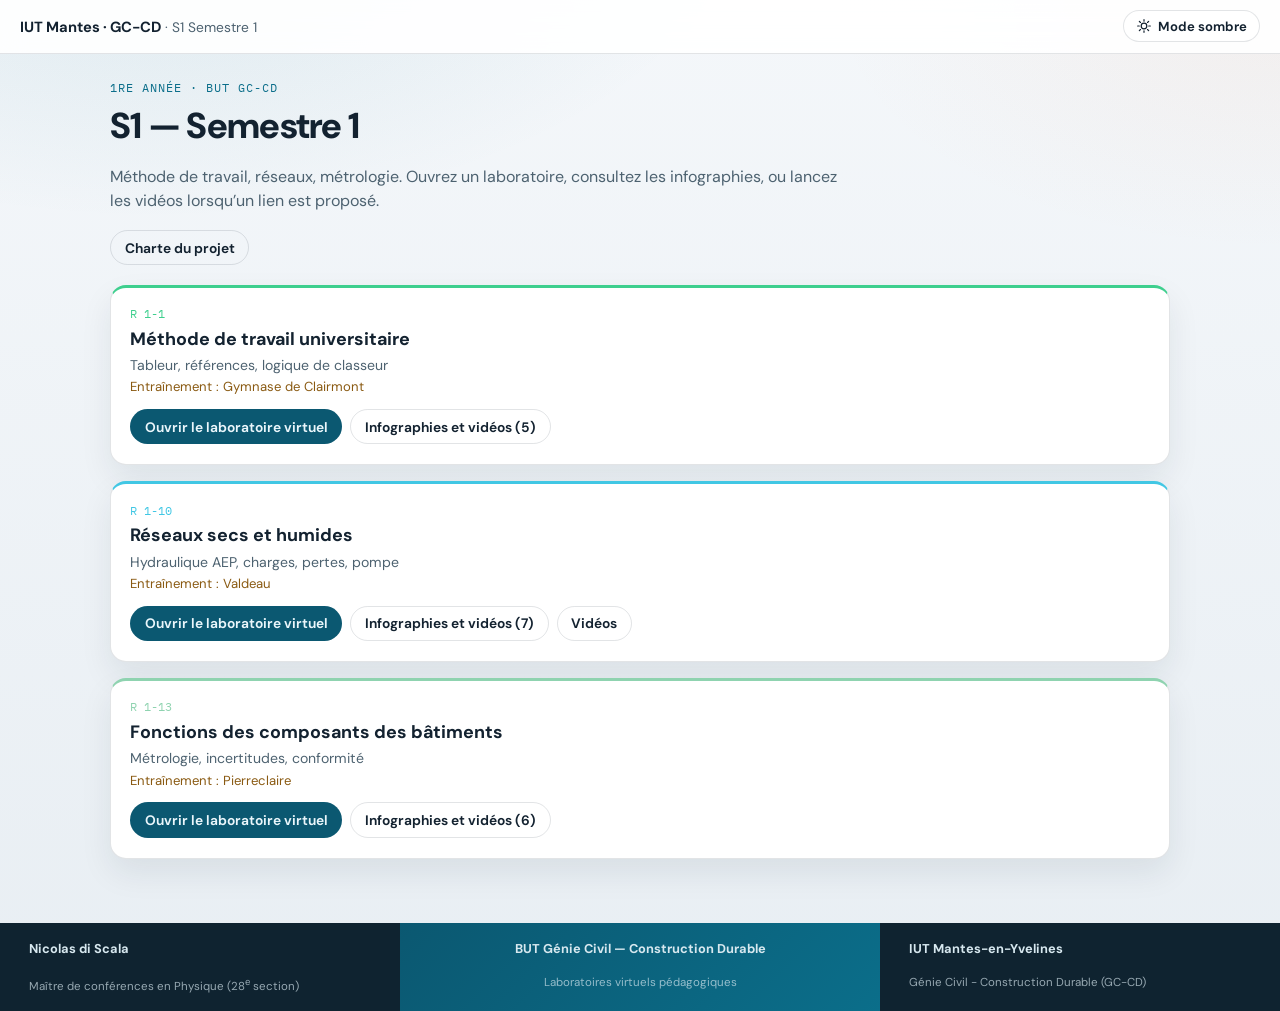
==== s1/index.html @ 39e520a0 "Restructure the student site by semester, with charter page, theme toggle, and file://-safe links. C" ====
<!DOCTYPE html>
<html lang="fr" data-theme="dark">
<head>
<meta charset="UTF-8" />
<meta name="viewport" content="width=device-width, initial-scale=1" />
<meta name="color-scheme" content="dark light" />
<meta name="theme-color" content="#07131d" />
<title>S1 Semestre 1 — Laboratoires virtuels · IUT Mantes</title>
<link rel="preconnect" href="https://fonts.googleapis.com" />
<link rel="preconnect" href="https://fonts.gstatic.com" crossorigin />
<link href="https://fonts.googleapis.com/css2?family=DM+Sans:ital,opsz,wght@0,9..40,400;0,9..40,650;0,9..40,800;1,9..40,400&family=IBM+Plex+Mono:wght@500;650&display=swap" rel="stylesheet" />
<link rel="stylesheet" href="../assets/site.css" />
<script>(function(){try{var t=localStorage.getItem("iut_mantes_theme");if(t==="light"||t==="dark")document.documentElement.dataset.theme=t;else if(matchMedia("(prefers-color-scheme: light)").matches)document.documentElement.dataset.theme="light";}catch(e){}})();</script>
</head>
<body>
<a class="skip" href="#contenu">Aller au contenu</a>
<header class="topbar">
  <div>
    <a class="home" href="../index.html">IUT Mantes · GC-CD</a>
    <span class="crumb"> · S1 Semestre 1</span>
  </div>
  <button type="button" class="theme-toggle" data-theme-toggle aria-pressed="false" aria-label="Activer le mode clair">
    <svg viewBox="0 0 24 24" fill="none" stroke="currentColor" stroke-width="1.8" stroke-linecap="round" aria-hidden="true"><circle cx="12" cy="12" r="4.2"/><path d="M12 2.5v2.4M12 19.1v2.4M2.5 12h2.4M19.1 12h2.4M5 5l1.7 1.7M17.3 17.3 19 19M19 5l-1.7 1.7M6.7 17.3 5 19"/></svg>
    <span data-theme-label>Mode clair</span>
  </button>
</header>

<main class="wrap" id="contenu">
  <p class="eyebrow">1re année · BUT GC-CD</p>
  <h1>S1 — Semestre 1</h1>
  <p class="lede">Méthode de travail, réseaux, métrologie. Ouvrez un laboratoire, consultez les infographies, ou lancez les vidéos lorsqu’un lien est proposé.</p>
  <p><a class="btn ghost" href="../charte.html">Charte du projet</a></p>
  <section class="labs stack" aria-label="Ressources du semestre">
        <article class="lab-card" data-lab="r1-1" style="--accent:#3ecf8e">
          <p class="code">R 1-1</p>
          <h2>Méthode de travail universitaire</h2>
          <p class="sub">Tableur, références, logique de classeur</p>
          <p class="mission">Entraînement : Gymnase de Clairmont</p>
          <div class="actions">
            <a class="btn primary" href="../labs/r1-1/index.html">Ouvrir le laboratoire virtuel</a>
            <button type="button" class="btn ghost" data-toggle-gallery="r1-1" aria-expanded="false" aria-controls="g-r1-1">Infographies et vidéos (5)</button>
            
          </div>
          
          <section class="gallery" id="g-r1-1" hidden>
            <p class="hint">Cliquez une image pour l’ouvrir en grand.</p>
            <div class="grid-figs">
            <figure class="fig" data-key="r1-1/1-automatisation-du-suivi-de-chantier.png">
              <a href="../infographies/r1-1/1-automatisation-du-suivi-de-chantier.png" target="_blank" rel="noopener">
                <img src="../infographies/r1-1/1-automatisation-du-suivi-de-chantier.png" alt="Automatisation du suivi de chantier" loading="lazy" />
              </a>
              <figcaption>
                <strong>Automatisation du suivi de chantier</strong>
                <span class="yt" hidden></span>
              </figcaption>
            </figure>
            <figure class="fig" data-key="r1-1/2-budget-de-chantier-avec-somme-si.png">
              <a href="../infographies/r1-1/2-budget-de-chantier-avec-somme-si.png" target="_blank" rel="noopener">
                <img src="../infographies/r1-1/2-budget-de-chantier-avec-somme-si.png" alt="Budget de chantier avec SOMME.SI" loading="lazy" />
              </a>
              <figcaption>
                <strong>Budget de chantier avec SOMME.SI</strong>
                <span class="yt" hidden></span>
              </figcaption>
            </figure>
            <figure class="fig" data-key="r1-1/3-guide-du-pilotage-par-tcd.png">
              <a href="../infographies/r1-1/3-guide-du-pilotage-par-tcd.png" target="_blank" rel="noopener">
                <img src="../infographies/r1-1/3-guide-du-pilotage-par-tcd.png" alt="Guide du pilotage par TCD" loading="lazy" />
              </a>
              <figcaption>
                <strong>Guide du pilotage par TCD</strong>
                <span class="yt" hidden></span>
              </figcaption>
            </figure>
            <figure class="fig" data-key="r1-1/4-concevoir-un-tableau-de-bord.png">
              <a href="../infographies/r1-1/4-concevoir-un-tableau-de-bord.png" target="_blank" rel="noopener">
                <img src="../infographies/r1-1/4-concevoir-un-tableau-de-bord.png" alt="Concevoir un tableau de bord" loading="lazy" />
              </a>
              <figcaption>
                <strong>Concevoir un tableau de bord</strong>
                <span class="yt" hidden></span>
              </figcaption>
            </figure>
            <figure class="fig" data-key="r1-1/5-les-fondamentaux-d-un-tableur-professionnel.png">
              <a href="../infographies/r1-1/5-les-fondamentaux-d-un-tableur-professionnel.png" target="_blank" rel="noopener">
                <img src="../infographies/r1-1/5-les-fondamentaux-d-un-tableur-professionnel.png" alt="Les fondamentaux d un tableur professionnel" loading="lazy" />
              </a>
              <figcaption>
                <strong>Les fondamentaux d un tableur professionnel</strong>
                <span class="yt" hidden></span>
              </figcaption>
            </figure></div>
          </section>
        </article>
        <article class="lab-card" data-lab="r1-10" style="--accent:#41c7e4">
          <p class="code">R 1-10</p>
          <h2>Réseaux secs et humides</h2>
          <p class="sub">Hydraulique AEP, charges, pertes, pompe</p>
          <p class="mission">Entraînement : Valdeau</p>
          <div class="actions">
            <a class="btn primary" href="../labs/r1-10/index.html">Ouvrir le laboratoire virtuel</a>
            <button type="button" class="btn ghost" data-toggle-gallery="r1-10" aria-expanded="false" aria-controls="g-r1-10">Infographies et vidéos (7)</button>
            <a class="btn ghost" href="https://www.youtube.com/playlist?list=PLOtp-9v_CG9E" target="_blank" rel="noopener">Vidéos</a>
          </div>
          
          <section class="gallery" id="g-r1-10" hidden>
            <p class="hint">Cliquez une image pour l’ouvrir en grand.</p>
            <div class="grid-figs">
            <figure class="fig" data-key="r1-10/1-les-fondamentaux-de-l-aep.png">
              <a href="../infographies/r1-10/1-les-fondamentaux-de-l-aep.png" target="_blank" rel="noopener">
                <img src="../infographies/r1-10/1-les-fondamentaux-de-l-aep.png" alt="Les fondamentaux de l AEP" loading="lazy" />
              </a>
              <figcaption>
                <strong>Les fondamentaux de l AEP</strong>
                <span class="yt" hidden></span>
              </figcaption>
            </figure>
            <figure class="fig" data-key="r1-10/2-masse-volumique-versus-viscosite.png">
              <a href="../infographies/r1-10/2-masse-volumique-versus-viscosite.png" target="_blank" rel="noopener">
                <img src="../infographies/r1-10/2-masse-volumique-versus-viscosite.png" alt="Masse Volumique versus Viscosité" loading="lazy" />
              </a>
              <figcaption>
                <strong>Masse Volumique versus Viscosité</strong>
                <span class="yt" hidden></span>
              </figcaption>
            </figure>
            <figure class="fig" data-key="r1-10/3-comprendre-la-pression-hydrostatique.png">
              <a href="../infographies/r1-10/3-comprendre-la-pression-hydrostatique.png" target="_blank" rel="noopener">
                <img src="../infographies/r1-10/3-comprendre-la-pression-hydrostatique.png" alt="Comprendre la Pression Hydrostatique" loading="lazy" />
              </a>
              <figcaption>
                <strong>Comprendre la Pression Hydrostatique</strong>
                <span class="yt" hidden></span>
              </figcaption>
            </figure>
            <figure class="fig" data-key="r1-10/4-comprendre-la-charge-hydraulique-bernoulli.png">
              <a href="../infographies/r1-10/4-comprendre-la-charge-hydraulique-bernoulli.png" target="_blank" rel="noopener">
                <img src="../infographies/r1-10/4-comprendre-la-charge-hydraulique-bernoulli.png" alt="Comprendre la charge hydraulique Bernoulli" loading="lazy" />
              </a>
              <figcaption>
                <strong>Comprendre la charge hydraulique Bernoulli</strong>
                <span class="yt" hidden></span>
              </figcaption>
            </figure>
            <figure class="fig" data-key="r1-10/5-les-pertes-de-charge-lineaires.png">
              <a href="../infographies/r1-10/5-les-pertes-de-charge-lineaires.png" target="_blank" rel="noopener">
                <img src="../infographies/r1-10/5-les-pertes-de-charge-lineaires.png" alt="Les pertes de charge linéaires" loading="lazy" />
              </a>
              <figcaption>
                <strong>Les pertes de charge linéaires</strong>
                <span class="yt" hidden></span>
              </figcaption>
            </figure>
            <figure class="fig" data-key="r1-10/6-pertes-de-charge-en-aep.png">
              <a href="../infographies/r1-10/6-pertes-de-charge-en-aep.png" target="_blank" rel="noopener">
                <img src="../infographies/r1-10/6-pertes-de-charge-en-aep.png" alt="Pertes de charge en AEP" loading="lazy" />
              </a>
              <figcaption>
                <strong>Pertes de charge en AEP</strong>
                <span class="yt" hidden></span>
              </figcaption>
            </figure>
            <figure class="fig" data-key="r1-10/7-guide-de-selection-de-pompe.png">
              <a href="../infographies/r1-10/7-guide-de-selection-de-pompe.png" target="_blank" rel="noopener">
                <img src="../infographies/r1-10/7-guide-de-selection-de-pompe.png" alt="Guide de sélection de pompe" loading="lazy" />
              </a>
              <figcaption>
                <strong>Guide de sélection de pompe</strong>
                <span class="yt" hidden></span>
              </figcaption>
            </figure></div>
          </section>
        </article>
        <article class="lab-card" data-lab="r1-13" style="--accent:#8fd3b0">
          <p class="code">R 1-13</p>
          <h2>Fonctions des composants des bâtiments</h2>
          <p class="sub">Métrologie, incertitudes, conformité</p>
          <p class="mission">Entraînement : Pierreclaire</p>
          <div class="actions">
            <a class="btn primary" href="../labs/r1-13/index.html">Ouvrir le laboratoire virtuel</a>
            <button type="button" class="btn ghost" data-toggle-gallery="r1-13" aria-expanded="false" aria-controls="g-r1-13">Infographies et vidéos (6)</button>
            
          </div>
          
          <section class="gallery" id="g-r1-13" hidden>
            <p class="hint">Cliquez une image pour l’ouvrir en grand.</p>
            <div class="grid-figs">
            <figure class="fig" data-key="r1-13/1-comprendre-les-incertitudes-de-mesure.png">
              <a href="../infographies/r1-13/1-comprendre-les-incertitudes-de-mesure.png" target="_blank" rel="noopener">
                <img src="../infographies/r1-13/1-comprendre-les-incertitudes-de-mesure.png" alt="Comprendre les incertitudes de mesure" loading="lazy" />
              </a>
              <figcaption>
                <strong>Comprendre les incertitudes de mesure</strong>
                <span class="yt" hidden></span>
              </figcaption>
            </figure>
            <figure class="fig" data-key="r1-13/2-la-propagation-des-incertitudes.png">
              <a href="../infographies/r1-13/2-la-propagation-des-incertitudes.png" target="_blank" rel="noopener">
                <img src="../infographies/r1-13/2-la-propagation-des-incertitudes.png" alt="La propagation des incertitudes" loading="lazy" />
              </a>
              <figcaption>
                <strong>La propagation des incertitudes</strong>
                <span class="yt" hidden></span>
              </figcaption>
            </figure>
            <figure class="fig" data-key="r1-13/3-incertitude-et-conformite-decisionnelle.png">
              <a href="../infographies/r1-13/3-incertitude-et-conformite-decisionnelle.png" target="_blank" rel="noopener">
                <img src="../infographies/r1-13/3-incertitude-et-conformite-decisionnelle.png" alt="Incertitude et conformité décisionnelle" loading="lazy" />
              </a>
              <figcaption>
                <strong>Incertitude et conformité décisionnelle</strong>
                <span class="yt" hidden></span>
              </figcaption>
            </figure>
            <figure class="fig" data-key="r1-13/4-guide-de-conformite-des-lots.png">
              <a href="../infographies/r1-13/4-guide-de-conformite-des-lots.png" target="_blank" rel="noopener">
                <img src="../infographies/r1-13/4-guide-de-conformite-des-lots.png" alt="Guide de conformité des lots" loading="lazy" />
              </a>
              <figcaption>
                <strong>Guide de conformité des lots</strong>
                <span class="yt" hidden></span>
              </figcaption>
            </figure>
            <figure class="fig" data-key="r1-13/5-le-budget-d-incertitudes-en-btp.png">
              <a href="../infographies/r1-13/5-le-budget-d-incertitudes-en-btp.png" target="_blank" rel="noopener">
                <img src="../infographies/r1-13/5-le-budget-d-incertitudes-en-btp.png" alt="Le Budget d Incertitudes en BTP" loading="lazy" />
              </a>
              <figcaption>
                <strong>Le Budget d Incertitudes en BTP</strong>
                <span class="yt" hidden></span>
              </figcaption>
            </figure>
            <figure class="fig" data-key="r1-13/6-l-art-de-la-restitution.png">
              <a href="../infographies/r1-13/6-l-art-de-la-restitution.png" target="_blank" rel="noopener">
                <img src="../infographies/r1-13/6-l-art-de-la-restitution.png" alt="L Art de la Restitution" loading="lazy" />
              </a>
              <figcaption>
                <strong>L Art de la Restitution</strong>
                <span class="yt" hidden></span>
              </figcaption>
            </figure></div>
          </section>
        </article></section>
</main>

<footer class="credit" aria-label="Crédit">
  <div>
    <div class="who">Nicolas di Scala</div>
    <div class="role">Maître de conférences en Physique (28<sup>e</sup> section)</div>
  </div>
  <div class="mid">
    <div class="who">BUT Génie Civil — Construction Durable</div>
    <div class="role">Laboratoires virtuels pédagogiques</div>
  </div>
  <div>
    <div class="who">IUT Mantes-en-Yvelines</div>
    <div class="role">Génie Civil - Construction Durable (GC-CD)</div>
  </div>
</footer>
<script src="../assets/theme.js"></script>

<script src="../videos.js"></script>
<script src="../assets/hub.js"></script>
</body>
</html>
---- assets/site.css ----
:root {
  --radius: 16px;
  --sans: "DM Sans", "Segoe UI", sans-serif;
  --mono: "IBM Plex Mono", Consolas, monospace;
  color-scheme: dark;
}
html[data-theme="dark"] {
  --bg0: #07131d;
  --bg1: #0b1c2a;
  --ink: #e9f4f9;
  --muted: #9cb3c0;
  --steel: #a9bcc8;
  --panel: #0f2330;
  --brd: rgba(127, 190, 214, 0.16);
  --water: #41c7e4;
  --water-deep: #0b6e8a;
  --gold: #c9922a;
  --glow1: rgba(11, 110, 138, 0.28);
  --glow2: rgba(217, 122, 69, 0.1);
  --shadow: 0 18px 40px rgba(2, 10, 16, 0.5);
  --topbar: rgba(8, 22, 31, 0.92);
  --credit: rgba(8, 22, 31, 0.96);
  --credit-ink: #d7e8ef;
  --note-bg: rgba(224, 138, 90, 0.08);
  --note-brd: rgba(224, 138, 90, 0.35);
  color-scheme: dark;
}
html[data-theme="light"] {
  --bg0: #f4f7fa;
  --bg1: #e8eef3;
  --ink: #132230;
  --muted: #4d6270;
  --steel: #3d5361;
  --panel: #ffffff;
  --brd: rgba(19, 34, 48, 0.12);
  --water: #0b6e8a;
  --water-deep: #0b5871;
  --gold: #8a5a12;
  --glow1: rgba(11, 110, 138, 0.12);
  --glow2: rgba(224, 138, 90, 0.08);
  --shadow: 0 14px 32px rgba(19, 34, 48, 0.08);
  --topbar: rgba(255, 255, 255, 0.92);
  --credit: #0f2330;
  --credit-ink: #d7e8ef;
  --note-bg: rgba(224, 138, 90, 0.1);
  --note-brd: rgba(180, 96, 40, 0.35);
  color-scheme: light;
}
* { box-sizing: border-box; }
html { scroll-behavior: smooth; }
body {
  margin: 0;
  font-family: var(--sans);
  color: var(--ink);
  background:
    radial-gradient(1100px 620px at 12% -12%, var(--glow1), transparent 55%),
    radial-gradient(900px 500px at 100% 0%, var(--glow2), transparent 50%),
    linear-gradient(180deg, var(--bg0), var(--bg1));
  min-height: 100vh;
}
a { color: var(--water); }
:focus-visible { outline: 2px solid var(--water); outline-offset: 3px; }
.skip {
  position: absolute;
  left: 0.8rem;
  top: -4rem;
  background: var(--water-deep);
  color: #eaf6fb;
  padding: 0.5rem 0.8rem;
  border-radius: 8px;
  z-index: 40;
}
.skip:focus { top: 0.8rem; }
.topbar {
  position: sticky;
  top: 0;
  z-index: 20;
  display: flex;
  align-items: center;
  justify-content: space-between;
  gap: 0.8rem;
  padding: 0.65rem 1.25rem;
  background: var(--topbar);
  border-bottom: 1px solid var(--brd);
  backdrop-filter: blur(12px);
}
.topbar a.home {
  color: var(--ink);
  text-decoration: none;
  font-weight: 700;
  font-size: 0.92rem;
}
.topbar .crumb {
  color: var(--muted);
  font-size: 0.86rem;
}
.theme-toggle {
  display: inline-flex;
  align-items: center;
  gap: 0.4rem;
  border: 1px solid var(--brd);
  background: var(--panel);
  color: var(--ink);
  font: inherit;
  font-weight: 650;
  font-size: 0.82rem;
  padding: 0.4rem 0.75rem;
  border-radius: 999px;
  cursor: pointer;
}
.theme-toggle svg { width: 16px; height: 16px; flex: none; }
.wrap { max-width: 1100px; margin: 0 auto; padding: 1.6rem 1.25rem 4rem; }
.eyebrow {
  font-family: var(--mono);
  font-size: 0.78rem;
  letter-spacing: 0.08em;
  text-transform: uppercase;
  color: var(--water);
  margin: 0 0 0.4rem;
}
h1 { margin: 0; font-size: clamp(1.6rem, 3vw, 2.25rem); font-weight: 800; letter-spacing: -0.02em; }
.lede { max-width: 46rem; color: var(--muted); line-height: 1.55; }
.note {
  margin: 1.1rem 0 0;
  padding: 0.75rem 1rem;
  border-radius: 12px;
  background: var(--note-bg);
  border: 1px dashed var(--note-brd);
  color: var(--steel);
  font-size: 0.9rem;
  line-height: 1.5;
}
.semesters {
  display: grid;
  grid-template-columns: repeat(auto-fill, minmax(230px, 1fr));
  gap: 1rem;
  margin-top: 1.6rem;
}
.sem-card {
  display: flex;
  flex-direction: column;
  background: var(--panel);
  border: 1px solid var(--brd);
  border-radius: var(--radius);
  padding: 1.15rem 1.2rem 1.2rem;
  box-shadow: var(--shadow);
  border-top: 3px solid var(--accent, var(--water));
  text-decoration: none;
  color: inherit;
  min-height: 11.5rem;
}
.sem-card:hover { border-color: var(--accent, var(--water)); }
.sem-card .code { font-family: var(--mono); font-size: 0.75rem; color: var(--accent, var(--water)); margin: 0 0 0.35rem; }
.sem-card h2 { margin: 0; font-size: 1.2rem; color: var(--ink); }
.sem-card .sub { color: var(--muted); font-size: 0.88rem; line-height: 1.4; margin: 0.35rem 0 0.7rem; flex: 1; }
.sem-card .mods { font-size: 0.8rem; color: var(--steel); margin: 0 0 0.85rem; }
.sem-card .go { font-weight: 650; color: var(--water); font-size: 0.88rem; }
.labs {
  display: grid;
  grid-template-columns: repeat(auto-fill, minmax(280px, 1fr));
  gap: 1rem;
  margin-top: 1.2rem;
}
.labs.stack { grid-template-columns: 1fr; }
.lab-card {
  background: var(--panel);
  border: 1px solid var(--brd);
  border-radius: var(--radius);
  padding: 1.15rem 1.2rem 1.25rem;
  box-shadow: var(--shadow);
  border-top: 3px solid var(--accent, var(--water));
}
.lab-card .code { font-family: var(--mono); font-size: 0.75rem; color: var(--accent, var(--water)); margin: 0 0 0.35rem; }
.lab-card h2 { margin: 0; font-size: 1.12rem; }
.lab-card .sub { color: var(--muted); font-size: 0.88rem; line-height: 1.4; margin: 0.35rem 0 0.15rem; }
.lab-card .mission { font-size: 0.82rem; color: var(--gold); margin: 0 0 0.85rem; }
.actions { display: flex; flex-wrap: wrap; gap: 0.5rem; }
.btn {
  display: inline-flex;
  align-items: center;
  justify-content: center;
  text-decoration: none;
  font-weight: 650;
  font-size: 0.86rem;
  padding: 0.48rem 0.85rem;
  border-radius: 999px;
}
.btn.primary { background: var(--water-deep); color: #eaf6fb; border: 1px solid transparent; }
.btn.ghost { border: 1px solid var(--brd); color: var(--ink); background: transparent; }
button.btn {
  font-family: inherit;
  cursor: pointer;
  appearance: none;
}
.btn.ghost[aria-expanded="true"] {
  background: var(--water-deep);
  color: #eaf6fb;
  border-color: transparent;
}
.lab-card .gallery {
  margin-top: 1rem;
  padding-top: 0.9rem;
  border-top: 1px solid var(--brd);
}
.lab-card .gallery[hidden] { display: none; }
.charte {
  margin-top: 2.4rem;
  background: var(--panel);
  border: 1px solid var(--brd);
  border-radius: var(--radius);
  overflow: hidden;
  box-shadow: var(--shadow);
}
.charte .txt { padding: 1.1rem 1.2rem 0.4rem; }
.charte h2 { margin: 0 0 0.35rem; font-size: 1.15rem; }
.charte p { margin: 0 0 0.8rem; color: var(--muted); font-size: 0.92rem; line-height: 1.45; }
.charte a.preview { display: block; }
.charte img { display: block; width: 100%; height: auto; max-height: 280px; object-fit: cover; object-position: top; background: #0a1a27; }
.galleries { margin-top: 2.4rem; }
.gallery { margin-top: 2rem; }
.gallery h2 { font-size: 1.2rem; display: flex; gap: 0.6rem; align-items: baseline; flex-wrap: wrap; }
.gallery h2 .code { font-family: var(--mono); font-size: 0.8rem; color: var(--water); }
.hint { color: var(--muted); font-size: 0.88rem; }
.grid-figs { display: grid; grid-template-columns: repeat(auto-fill, minmax(240px, 1fr)); gap: 0.9rem; }
.fig { margin: 0; background: var(--panel); border: 1px solid var(--brd); border-radius: 14px; overflow: hidden; }
.fig img { display: block; width: 100%; height: 160px; object-fit: cover; background: #0a1a27; }
.fig figcaption { padding: 0.65rem 0.8rem 0.8rem; font-size: 0.84rem; line-height: 1.4; color: var(--steel); }
.fig figcaption strong { display: block; color: var(--ink); font-size: 0.9rem; margin-bottom: 0.25rem; }
.yt a { font-size: 0.82rem; }
.charte-page img { width: 100%; height: auto; border-radius: 12px; border: 1px solid var(--brd); background: var(--panel); }
footer.credit {
  display: grid;
  grid-template-columns: 1fr 1.2fr 1fr;
  background: var(--credit);
  color: var(--credit-ink);
  font-size: 0.8rem;
}
footer.credit div { padding: 0.55rem 0.9rem; }
footer.credit .mid { text-align: center; background: linear-gradient(135deg, #0b5871, #0b6e8a); }
footer.credit .who { font-weight: 700; }
footer.credit .role { color: rgba(215, 232, 239, 0.68); font-size: 0.72rem; }
@media (max-width: 700px) {
  footer.credit { grid-template-columns: 1fr; }
  .fig img { height: 200px; }
  .charte img { max-height: 200px; }
}
@media (prefers-reduced-motion: reduce) {
  html { scroll-behavior: auto; }
}
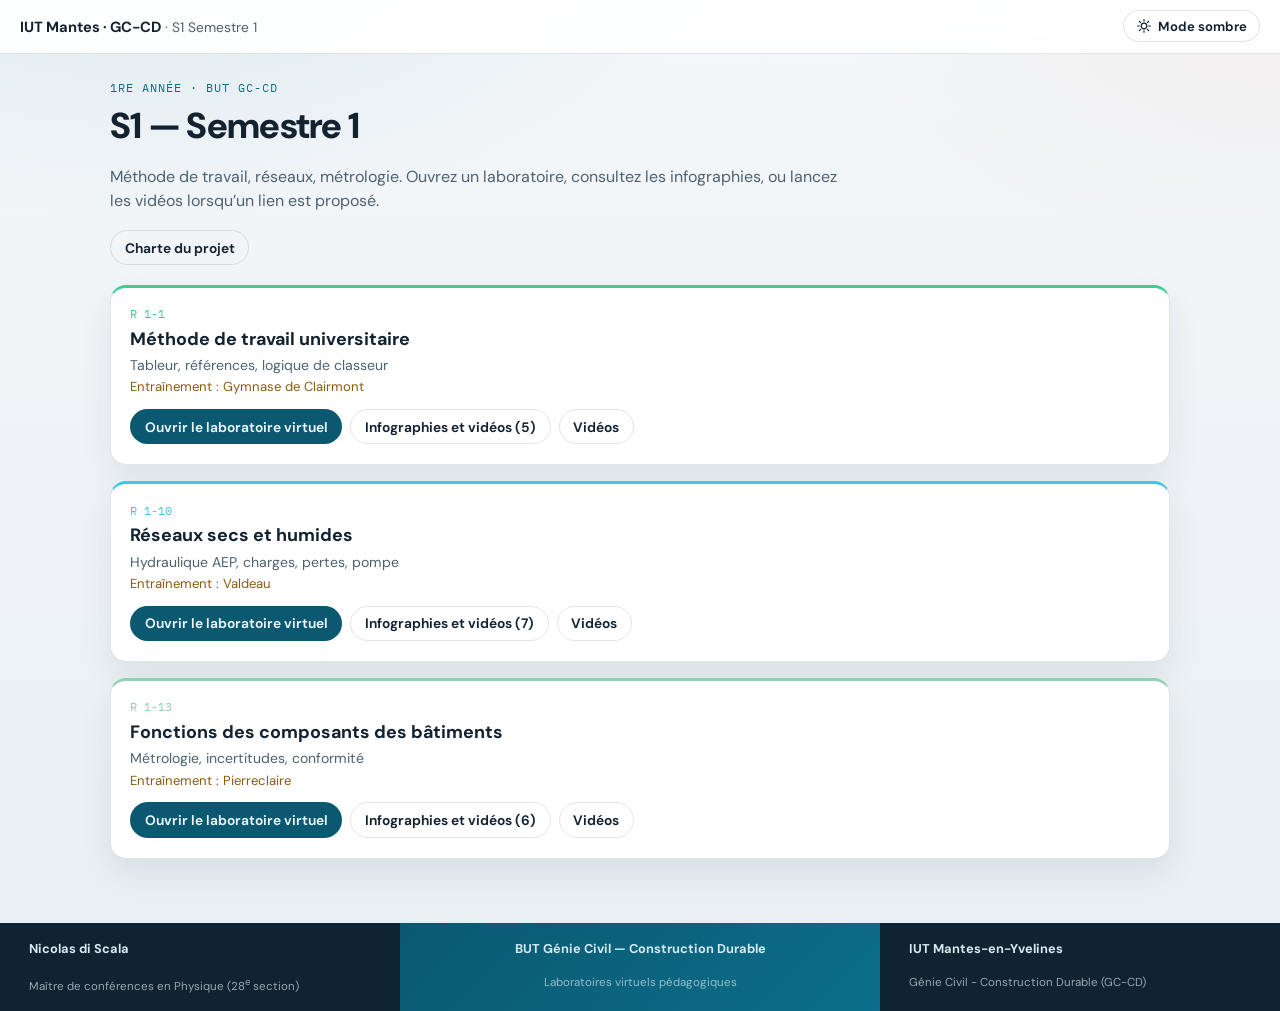
==== commit 39360387: "Link new YouTube playlists for R 1-1, R 1-13, and the rest of R 1-10. Co-authored-by: Cursor <cursor" ====
--- a/s1/index.html
+++ b/s1/index.html
@@ -39,7 +39,7 @@
           <div class="actions">
             <a class="btn primary" href="../labs/r1-1/index.html">Ouvrir le laboratoire virtuel</a>
             <button type="button" class="btn ghost" data-toggle-gallery="r1-1" aria-expanded="false" aria-controls="g-r1-1">Infographies et vidéos (5)</button>
-            
+            <a class="btn ghost" href="https://www.youtube.com/playlist?list=PLdvfbV6gHmIs" target="_blank" rel="noopener">Vidéos</a>
           </div>
           
           <section class="gallery" id="g-r1-1" hidden>
@@ -179,7 +179,7 @@
           <div class="actions">
             <a class="btn primary" href="../labs/r1-13/index.html">Ouvrir le laboratoire virtuel</a>
             <button type="button" class="btn ghost" data-toggle-gallery="r1-13" aria-expanded="false" aria-controls="g-r1-13">Infographies et vidéos (6)</button>
-            
+            <a class="btn ghost" href="https://www.youtube.com/playlist?list=PLOUGV3afMlSA" target="_blank" rel="noopener">Vidéos</a>
           </div>
           
           <section class="gallery" id="g-r1-13" hidden>
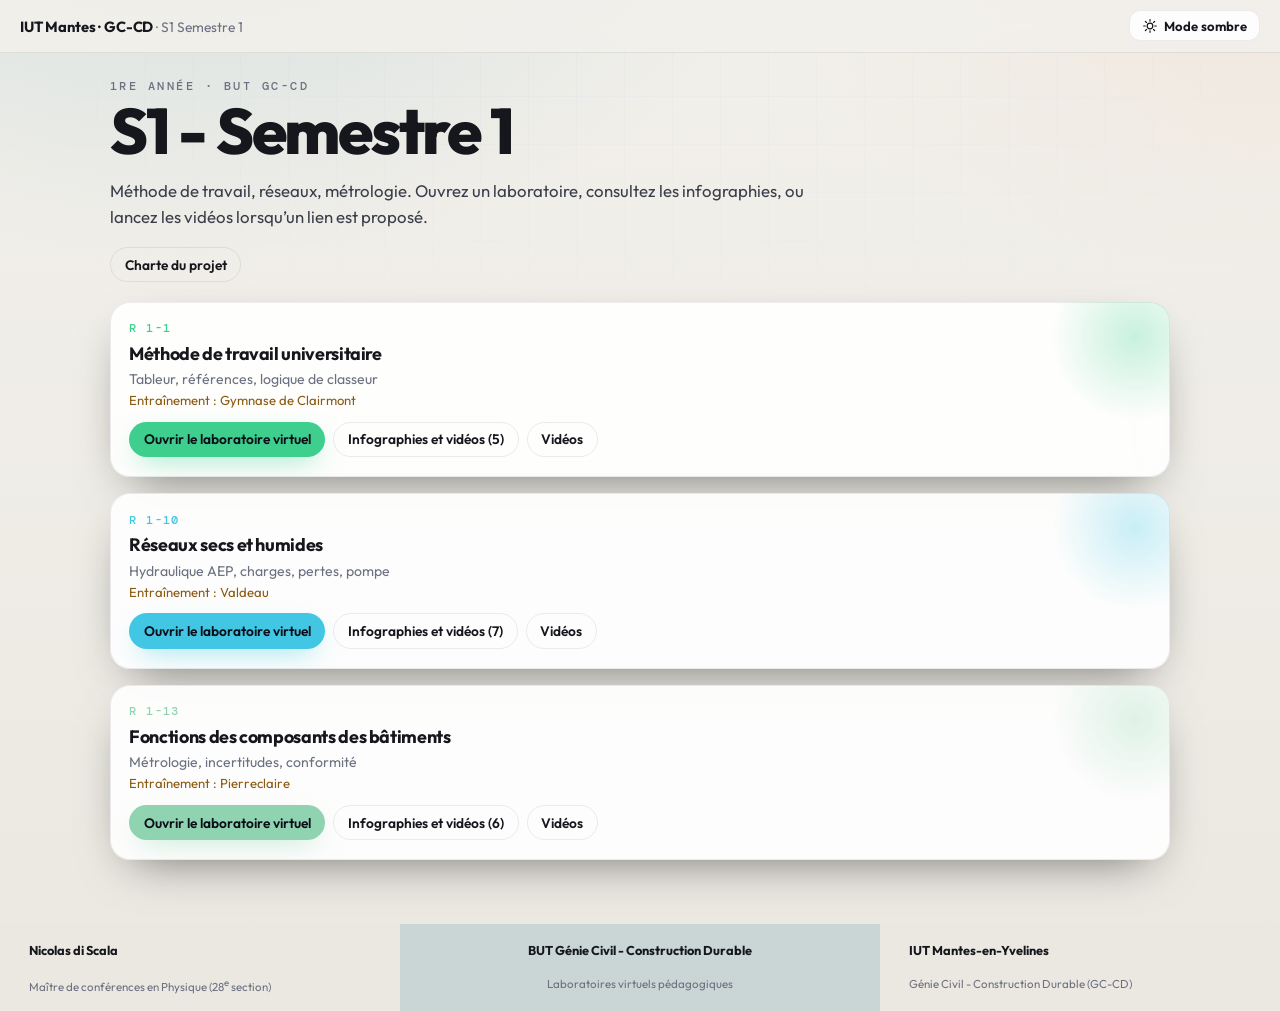
==== commit 67f74ea5: "Publish the guided-path version of all six virtual labs. Each lab now follows a five-step path per w" ====
--- a/s1/index.html
+++ b/s1/index.html
@@ -5,10 +5,10 @@
 <meta name="viewport" content="width=device-width, initial-scale=1" />
 <meta name="color-scheme" content="dark light" />
 <meta name="theme-color" content="#07131d" />
-<title>S1 Semestre 1 — Laboratoires virtuels · IUT Mantes</title>
+<title>S1 Semestre 1 - Laboratoires virtuels · IUT Mantes</title>
 <link rel="preconnect" href="https://fonts.googleapis.com" />
 <link rel="preconnect" href="https://fonts.gstatic.com" crossorigin />
-<link href="https://fonts.googleapis.com/css2?family=DM+Sans:ital,opsz,wght@0,9..40,400;0,9..40,650;0,9..40,800;1,9..40,400&family=IBM+Plex+Mono:wght@500;650&display=swap" rel="stylesheet" />
+<link rel="stylesheet" href="https://fonts.googleapis.com/css2?family=Outfit:wght@400;500;600;700;800&family=DM+Mono:wght@400;500&family=Instrument+Serif:ital@0;1&display=swap" />
 <link rel="stylesheet" href="../assets/site.css" />
 <script>(function(){try{var t=localStorage.getItem("iut_mantes_theme");if(t==="light"||t==="dark")document.documentElement.dataset.theme=t;else if(matchMedia("(prefers-color-scheme: light)").matches)document.documentElement.dataset.theme="light";}catch(e){}})();</script>
 </head>
@@ -27,7 +27,7 @@
 
 <main class="wrap" id="contenu">
   <p class="eyebrow">1re année · BUT GC-CD</p>
-  <h1>S1 — Semestre 1</h1>
+  <h1>S1 - Semestre 1</h1>
   <p class="lede">Méthode de travail, réseaux, métrologie. Ouvrez un laboratoire, consultez les infographies, ou lancez les vidéos lorsqu’un lien est proposé.</p>
   <p><a class="btn ghost" href="../charte.html">Charte du projet</a></p>
   <section class="labs stack" aria-label="Ressources du semestre">
@@ -249,7 +249,7 @@
     <div class="role">Maître de conférences en Physique (28<sup>e</sup> section)</div>
   </div>
   <div class="mid">
-    <div class="who">BUT Génie Civil — Construction Durable</div>
+    <div class="who">BUT Génie Civil - Construction Durable</div>
     <div class="role">Laboratoires virtuels pédagogiques</div>
   </div>
   <div>
--- a/assets/site.css
+++ b/assets/site.css
@@ -247,3 +247,68 @@
 @media (prefers-reduced-motion: reduce) {
   html { scroll-behavior: auto; }
 }
+
+/* =====================================================================
+   Portail v2 « studio » (harmonisé avec les laboratoires v2).
+   La v1 de cette feuille est sauvegardée dans archives/site-v1/.
+   ===================================================================== */
+:root { --sans: "Outfit", "Segoe UI", sans-serif; --mono: "DM Mono", Consolas, monospace; --serif: "Instrument Serif", Georgia, serif; }
+html[data-theme="dark"] {
+  --bg0: #0a0e18; --bg1: #0d1220; --ink: #eef2fa; --muted: #8d97b3; --steel: #c7cee0;
+  --panel: rgba(18, 24, 40, 0.88); --brd: rgba(255, 255, 255, 0.08); --water: #7fe3ff;
+  --topbar: rgba(10, 14, 24, 0.82); --credit: #0f1526; --glow1: rgba(127, 227, 255, 0.10); --glow2: rgba(255, 180, 84, 0.07);
+}
+html[data-theme="light"] {
+  --bg0: #f2f0eb; --bg1: #ebe8e1; --ink: #15171d; --muted: #6c7080; --steel: #3a3e4a;
+  --panel: rgba(255, 255, 255, 0.9); --brd: rgba(20, 22, 30, 0.08); --water: #1f6f95;
+  --topbar: rgba(242, 240, 235, 0.85); --credit: #ebe8e1; --credit-ink: #3a3e4a;
+}
+body {
+  font-family: var(--sans);
+  background:
+    radial-gradient(1000px 600px at 15% -10%, var(--glow1), transparent 60%),
+    radial-gradient(900px 500px at 100% 0%, var(--glow2), transparent 55%),
+    linear-gradient(180deg, var(--bg0), var(--bg1));
+}
+body::before {
+  content: ""; position: fixed; inset: 0; pointer-events: none; z-index: 0;
+  background-image: linear-gradient(rgba(150, 175, 220, 0.05) 1px, transparent 1px), linear-gradient(90deg, rgba(150, 175, 220, 0.05) 1px, transparent 1px);
+  background-size: 48px 48px;
+  mask-image: radial-gradient(80% 60% at 50% 0%, #000 10%, transparent 75%);
+  -webkit-mask-image: radial-gradient(80% 60% at 50% 0%, #000 10%, transparent 75%);
+}
+.wrap { position: relative; z-index: 1; }
+.topbar { backdrop-filter: blur(16px); -webkit-backdrop-filter: blur(16px); border-bottom: 1px solid var(--brd); }
+.topbar a.home { font-weight: 700; letter-spacing: -0.01em; }
+.theme-toggle { border-radius: 11px; font-family: var(--sans); }
+.eyebrow { font-family: var(--mono); font-weight: 500; letter-spacing: 0.2em; color: var(--muted); }
+h1 { font-weight: 800; letter-spacing: -0.035em; font-size: clamp(2.4rem, 5vw, 4.2rem); line-height: 0.95; }
+h1 em { font-family: var(--serif); font-weight: 400; font-style: italic; color: var(--water); letter-spacing: -0.01em; }
+.lede { font-size: 1.05rem; color: var(--steel); }
+.note { border-radius: 14px; border-style: solid; background: var(--panel); }
+.sem-card, .lab-card, .charte, .gallery {
+  border-radius: 20px; border: 0; background: var(--panel);
+  box-shadow: 0 18px 50px -22px rgba(0, 0, 0, 0.6), inset 0 0 0 1px var(--brd);
+  backdrop-filter: blur(14px); -webkit-backdrop-filter: blur(14px);
+  position: relative; overflow: hidden;
+  transition: transform 0.2s cubic-bezier(0.2, 0.8, 0.2, 1), box-shadow 0.2s ease;
+}
+.sem-card::before, .lab-card::before {
+  content: ""; position: absolute; right: -50px; top: -50px; width: 170px; height: 170px; border-radius: 50%;
+  background: radial-gradient(circle, color-mix(in srgb, var(--accent, var(--water)) 28%, transparent), transparent 70%);
+  pointer-events: none; transition: transform 0.35s ease;
+}
+.sem-card:hover, .lab-card:hover { transform: translateY(-3px); box-shadow: 0 18px 50px -22px rgba(0, 0, 0, 0.6), inset 0 0 0 1px color-mix(in srgb, var(--accent, var(--water)) 55%, transparent); }
+.sem-card:hover::before, .lab-card:hover::before { transform: scale(1.25); }
+.sem-card .code, .lab-card .code { font-family: var(--mono); font-weight: 500; letter-spacing: 0.12em; }
+.sem-card h2, .lab-card h2 { font-weight: 700; letter-spacing: -0.02em; }
+.btn { border-radius: 999px; font-family: var(--sans); font-weight: 600; }
+.btn.primary { background: var(--accent, var(--water)); color: #0a0e18; border-color: transparent; box-shadow: 0 10px 28px -10px color-mix(in srgb, var(--accent, var(--water)) 70%, transparent); }
+.btn.primary:hover { filter: brightness(1.06); }
+.btn.ghost { background: transparent; }
+.charte h2, .gallery h2 { font-weight: 700; letter-spacing: -0.02em; }
+.fig { border-radius: 14px; overflow: hidden; }
+footer.credit { position: relative; z-index: 1; }
+footer.credit .mid { background: color-mix(in srgb, var(--water) 16%, var(--credit)); color: var(--ink); }
+html[data-theme="light"] footer.credit div { color: var(--ink); }
+html[data-theme="light"] footer.credit .role { color: var(--muted); }
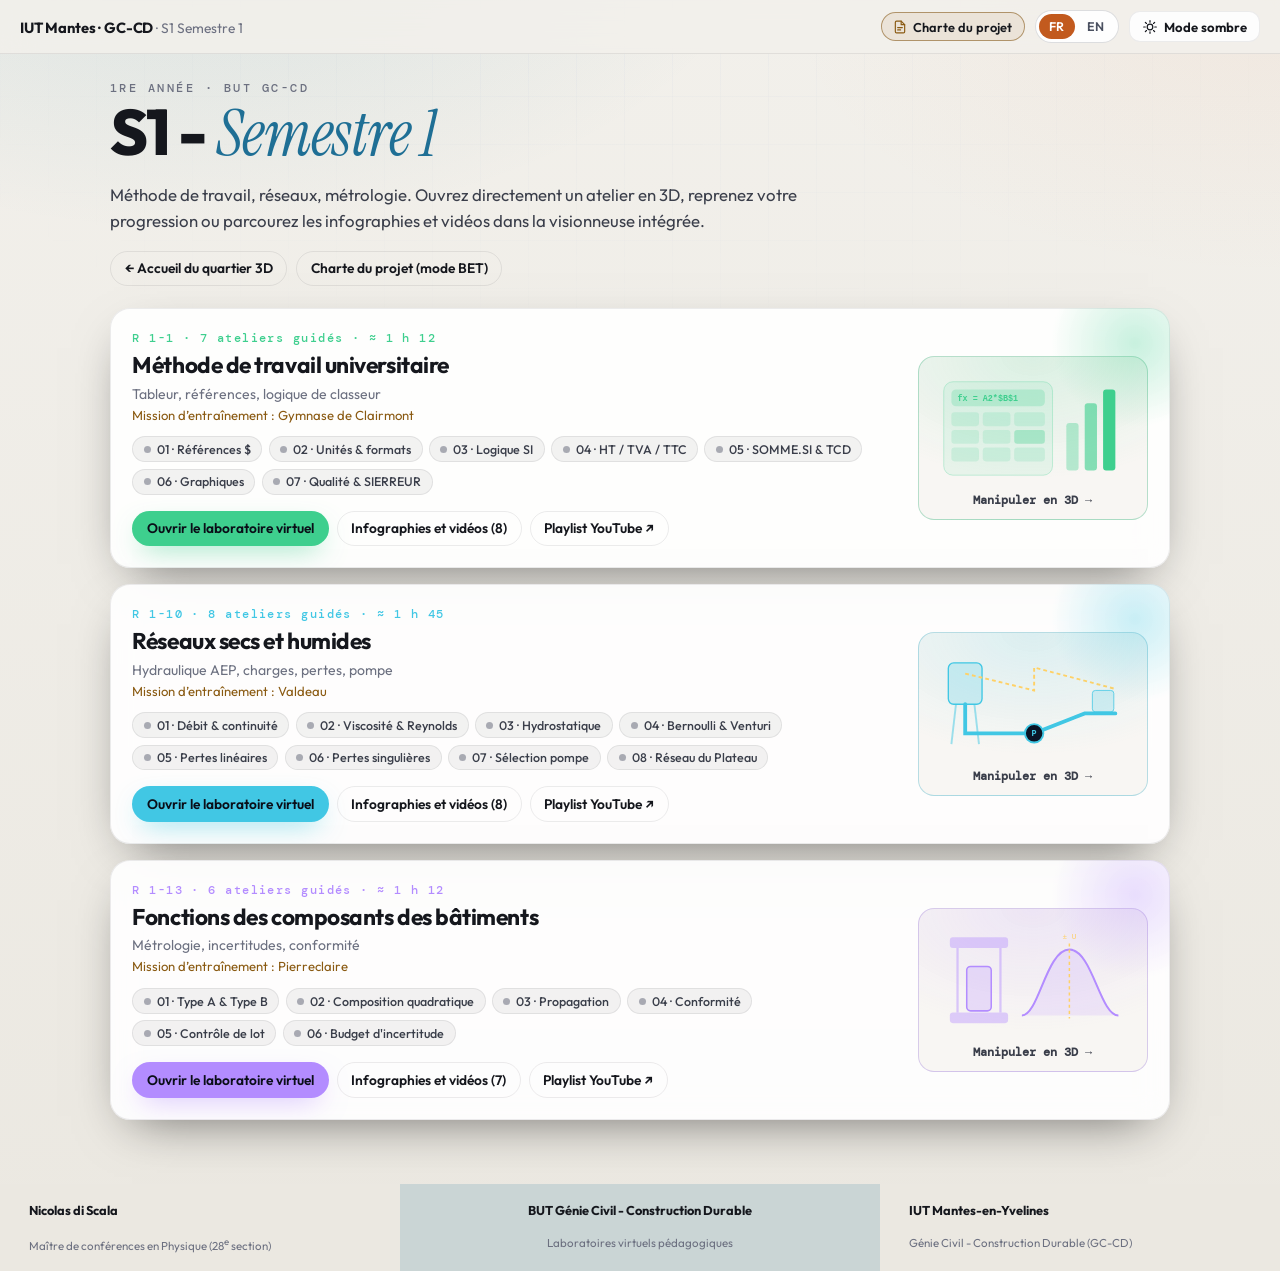
==== commit cd404714: "Add FR/EN switch, site-home button and fixes to all six labs - English version of every lab and site" ====
--- a/s1/index.html
+++ b/s1/index.html
@@ -3,6 +3,7 @@
 <head>
 <meta charset="UTF-8" />
 <meta name="viewport" content="width=device-width, initial-scale=1" />
+<meta name="referrer" content="strict-origin-when-cross-origin" />
 <meta name="color-scheme" content="dark light" />
 <meta name="theme-color" content="#07131d" />
 <title>S1 Semestre 1 - Laboratoires virtuels · IUT Mantes</title>
@@ -11,6 +12,7 @@
 <link rel="stylesheet" href="https://fonts.googleapis.com/css2?family=Outfit:wght@400;500;600;700;800&family=DM+Mono:wght@400;500&family=Instrument+Serif:ital@0;1&display=swap" />
 <link rel="stylesheet" href="../assets/site.css" />
 <script>(function(){try{var t=localStorage.getItem("iut_mantes_theme");if(t==="light"||t==="dark")document.documentElement.dataset.theme=t;else if(matchMedia("(prefers-color-scheme: light)").matches)document.documentElement.dataset.theme="light";}catch(e){}})();</script>
+<script src="../assets/i18n.js"></script>
 </head>
 <body>
 <a class="skip" href="#contenu">Aller au contenu</a>
@@ -19,224 +21,452 @@
     <a class="home" href="../index.html">IUT Mantes · GC-CD</a>
     <span class="crumb"> · S1 Semestre 1</span>
   </div>
+  <div class="top-tools">
+  <a class="top-charter" href="../charte.html" title="Charte du projet (mode BET)"><svg viewBox="0 0 24 24" fill="none" stroke="currentColor" stroke-width="2" stroke-linecap="round" stroke-linejoin="round" aria-hidden="true"><path d="M14 2H6a2 2 0 0 0-2 2v16a2 2 0 0 0 2 2h12a2 2 0 0 0 2-2V8z"/><polyline points="14 2 14 8 20 8"/><line x1="8" y1="13" x2="16" y2="13"/><line x1="8" y1="17" x2="13" y2="17"/></svg><span>Charte du projet</span></a>
+  <span data-i18n-mount></span>
   <button type="button" class="theme-toggle" data-theme-toggle aria-pressed="false" aria-label="Activer le mode clair">
     <svg viewBox="0 0 24 24" fill="none" stroke="currentColor" stroke-width="1.8" stroke-linecap="round" aria-hidden="true"><circle cx="12" cy="12" r="4.2"/><path d="M12 2.5v2.4M12 19.1v2.4M2.5 12h2.4M19.1 12h2.4M5 5l1.7 1.7M17.3 17.3 19 19M19 5l-1.7 1.7M6.7 17.3 5 19"/></svg>
     <span data-theme-label>Mode clair</span>
   </button>
+  </div>
 </header>
 
 <main class="wrap" id="contenu">
   <p class="eyebrow">1re année · BUT GC-CD</p>
-  <h1>S1 - Semestre 1</h1>
-  <p class="lede">Méthode de travail, réseaux, métrologie. Ouvrez un laboratoire, consultez les infographies, ou lancez les vidéos lorsqu’un lien est proposé.</p>
-  <p><a class="btn ghost" href="../charte.html">Charte du projet</a></p>
+  <h1>S1 - <em>Semestre 1</em></h1>
+  <p class="lede">Méthode de travail, réseaux, métrologie. Ouvrez directement un atelier en 3D, reprenez votre progression ou parcourez les infographies et vidéos dans la visionneuse intégrée.</p>
+  <p class="sem-top-actions"><a class="btn ghost" href="../index.html">← Accueil du quartier 3D</a><a class="btn ghost" href="../charte.html">Charte du projet (mode BET)</a></p>
   <section class="labs stack" aria-label="Ressources du semestre">
         <article class="lab-card" data-lab="r1-1" style="--accent:#3ecf8e">
-          <p class="code">R 1-1</p>
-          <h2>Méthode de travail universitaire</h2>
-          <p class="sub">Tableur, références, logique de classeur</p>
-          <p class="mission">Entraînement : Gymnase de Clairmont</p>
-          <div class="actions">
-            <a class="btn primary" href="../labs/r1-1/index.html">Ouvrir le laboratoire virtuel</a>
-            <button type="button" class="btn ghost" data-toggle-gallery="r1-1" aria-expanded="false" aria-controls="g-r1-1">Infographies et vidéos (5)</button>
-            <a class="btn ghost" href="https://www.youtube.com/playlist?list=PLdvfbV6gHmIs" target="_blank" rel="noopener">Vidéos</a>
+          <div class="lab-card-grid">
+            <div class="lab-card-main">
+              <div class="lab-card-top">
+                <p class="code">R 1-1 · 7 ateliers guidés · ≈ 1 h 12</p>
+                <span class="lab-prog-pill" data-lab-prog="r1-1" hidden></span>
+              </div>
+              <h2>Méthode de travail universitaire</h2>
+              <p class="sub">Tableur, références, logique de classeur</p>
+              <p class="mission">Mission d’entraînement : Gymnase de Clairmont</p>
+              <div class="ws-chips" aria-label="Accès direct aux ateliers"><a class="ws-chip" data-ws-chip="r1-1:refs" href="../labs/r1-1/index.html#atelier=refs"><i></i><span>01 · Références $</span></a><a class="ws-chip" data-ws-chip="r1-1:unites" href="../labs/r1-1/index.html#atelier=unites"><i></i><span>02 · Unités & formats</span></a><a class="ws-chip" data-ws-chip="r1-1:logique" href="../labs/r1-1/index.html#atelier=logique"><i></i><span>03 · Logique SI</span></a><a class="ws-chip" data-ws-chip="r1-1:tva" href="../labs/r1-1/index.html#atelier=tva"><i></i><span>04 · HT / TVA / TTC</span></a><a class="ws-chip" data-ws-chip="r1-1:synthese" href="../labs/r1-1/index.html#atelier=synthese"><i></i><span>05 · SOMME.SI & TCD</span></a><a class="ws-chip" data-ws-chip="r1-1:graphiques" href="../labs/r1-1/index.html#atelier=graphiques"><i></i><span>06 · Graphiques</span></a><a class="ws-chip" data-ws-chip="r1-1:qualite" href="../labs/r1-1/index.html#atelier=qualite"><i></i><span>07 · Qualité & SIERREUR</span></a></div>
+              <div class="actions">
+                <a class="btn primary" data-lab-cta="r1-1" href="../labs/r1-1/index.html">Ouvrir le laboratoire virtuel</a>
+                <button type="button" class="btn ghost" data-toggle-gallery="r1-1" aria-expanded="false" aria-controls="g-r1-1">Infographies et vidéos (8)</button>
+                <a class="btn ghost" href="https://www.youtube.com/playlist?list=PLdvfbV6gHmIs" target="_blank" rel="noopener">Playlist YouTube ↗</a>
+              </div>
+            </div>
+            <a class="lab-illus" href="../labs/r1-1/index.html" aria-label="Ouvrir R 1-1 - Méthode de travail universitaire">
+              <svg viewBox="0 0 260 150" aria-hidden="true">
+      <rect x="14" y="14" width="142" height="122" rx="12" fill="rgba(62,207,142,0.09)" stroke="currentColor" stroke-opacity="0.35"/>
+      <rect x="24" y="24" width="122" height="22" rx="6" fill="currentColor" fill-opacity="0.24"/>
+      <text x="32" y="39" font-size="11" font-family="monospace" fill="currentColor" font-weight="700">fx = A2*$B$1</text>
+      <g fill="currentColor" fill-opacity="0.16"><rect x="24" y="54" width="36" height="18" rx="4"/><rect x="65" y="54" width="36" height="18" rx="4"/><rect x="106" y="54" width="40" height="18" rx="4"/>
+      <rect x="24" y="77" width="36" height="18" rx="4"/><rect x="65" y="77" width="36" height="18" rx="4"/><rect x="106" y="77" width="40" height="18" rx="4" fill-opacity="0.34"/>
+      <rect x="24" y="100" width="36" height="18" rx="4"/><rect x="65" y="100" width="36" height="18" rx="4"/><rect x="106" y="100" width="40" height="18" rx="4"/></g>
+      <rect x="174" y="68" width="16" height="62" rx="4" fill="currentColor" fill-opacity="0.35"/>
+      <rect x="198" y="42" width="16" height="88" rx="4" fill="currentColor" fill-opacity="0.62"/>
+      <rect x="222" y="24" width="16" height="106" rx="4" fill="currentColor"/>
+    </svg>
+              <span class="lab-illus-cap">Manipuler en 3D →</span>
+            </a>
           </div>
           
           <section class="gallery" id="g-r1-1" hidden>
-            <p class="hint">Cliquez une image pour l’ouvrir en grand.</p>
+            <p class="hint">Cliquez une fiche pour l’ouvrir dans la visionneuse interactive (zoom, navigation ←/→, vidéo intégrée et lien direct vers l’atelier 3D).</p>
             <div class="grid-figs">
-            <figure class="fig" data-key="r1-1/1-automatisation-du-suivi-de-chantier.png">
-              <a href="../infographies/r1-1/1-automatisation-du-suivi-de-chantier.png" target="_blank" rel="noopener">
+            <figure class="fig" data-key="r1-1/1-automatisation-du-suivi-de-chantier.png" data-lab="r1-1" data-idx="0" data-img="../infographies/r1-1/1-automatisation-du-suivi-de-chantier.png" data-title="Automatisation du suivi de chantier" data-ws="../labs/r1-1/index.html#atelier=refs" data-ws-label="01 · Références $">
+              <button type="button" class="fig-open" data-open-lightbox="r1-1/1-automatisation-du-suivi-de-chantier.png" aria-label="Ouvrir la fiche Automatisation du suivi de chantier dans la visionneuse">
                 <img src="../infographies/r1-1/1-automatisation-du-suivi-de-chantier.png" alt="Automatisation du suivi de chantier" loading="lazy" />
-              </a>
+                <span class="fig-badges"><span class="fig-pill">Infographie HD</span><span class="fig-pill vid" data-vid-pill hidden>▶ Vidéo</span></span>
+              </button>
               <figcaption>
                 <strong>Automatisation du suivi de chantier</strong>
-                <span class="yt" hidden></span>
-              </figcaption>
-            </figure>
-            <figure class="fig" data-key="r1-1/2-budget-de-chantier-avec-somme-si.png">
-              <a href="../infographies/r1-1/2-budget-de-chantier-avec-somme-si.png" target="_blank" rel="noopener">
+                <div class="fig-links">
+                  <button type="button" class="fig-act" data-open-lightbox="r1-1/1-automatisation-du-suivi-de-chantier.png">Agrandir</button>
+                  <span class="yt" hidden></span>
+                  <a class="fig-ws" href="../labs/r1-1/index.html#atelier=refs">Atelier 01 · Références $ →</a>
+                </div>
+              </figcaption>
+            </figure>
+            <figure class="fig" data-key="r1-1/2-budget-de-chantier-avec-somme-si.png" data-lab="r1-1" data-idx="1" data-img="../infographies/r1-1/2-budget-de-chantier-avec-somme-si.png" data-title="Budget de chantier avec SOMME.SI" data-ws="../labs/r1-1/index.html#atelier=synthese" data-ws-label="05 · SOMME.SI & TCD">
+              <button type="button" class="fig-open" data-open-lightbox="r1-1/2-budget-de-chantier-avec-somme-si.png" aria-label="Ouvrir la fiche Budget de chantier avec SOMME.SI dans la visionneuse">
                 <img src="../infographies/r1-1/2-budget-de-chantier-avec-somme-si.png" alt="Budget de chantier avec SOMME.SI" loading="lazy" />
-              </a>
+                <span class="fig-badges"><span class="fig-pill">Infographie HD</span><span class="fig-pill vid" data-vid-pill hidden>▶ Vidéo</span></span>
+              </button>
               <figcaption>
                 <strong>Budget de chantier avec SOMME.SI</strong>
-                <span class="yt" hidden></span>
-              </figcaption>
-            </figure>
-            <figure class="fig" data-key="r1-1/3-guide-du-pilotage-par-tcd.png">
-              <a href="../infographies/r1-1/3-guide-du-pilotage-par-tcd.png" target="_blank" rel="noopener">
+                <div class="fig-links">
+                  <button type="button" class="fig-act" data-open-lightbox="r1-1/2-budget-de-chantier-avec-somme-si.png">Agrandir</button>
+                  <span class="yt" hidden></span>
+                  <a class="fig-ws" href="../labs/r1-1/index.html#atelier=synthese">Atelier 05 · SOMME.SI & TCD →</a>
+                </div>
+              </figcaption>
+            </figure>
+            <figure class="fig" data-key="r1-1/3-guide-du-pilotage-par-tcd.png" data-lab="r1-1" data-idx="2" data-img="../infographies/r1-1/3-guide-du-pilotage-par-tcd.png" data-title="Guide du pilotage par TCD" data-ws="../labs/r1-1/index.html#atelier=synthese" data-ws-label="05 · SOMME.SI & TCD">
+              <button type="button" class="fig-open" data-open-lightbox="r1-1/3-guide-du-pilotage-par-tcd.png" aria-label="Ouvrir la fiche Guide du pilotage par TCD dans la visionneuse">
                 <img src="../infographies/r1-1/3-guide-du-pilotage-par-tcd.png" alt="Guide du pilotage par TCD" loading="lazy" />
-              </a>
+                <span class="fig-badges"><span class="fig-pill">Infographie HD</span><span class="fig-pill vid" data-vid-pill hidden>▶ Vidéo</span></span>
+              </button>
               <figcaption>
                 <strong>Guide du pilotage par TCD</strong>
-                <span class="yt" hidden></span>
-              </figcaption>
-            </figure>
-            <figure class="fig" data-key="r1-1/4-concevoir-un-tableau-de-bord.png">
-              <a href="../infographies/r1-1/4-concevoir-un-tableau-de-bord.png" target="_blank" rel="noopener">
+                <div class="fig-links">
+                  <button type="button" class="fig-act" data-open-lightbox="r1-1/3-guide-du-pilotage-par-tcd.png">Agrandir</button>
+                  <span class="yt" hidden></span>
+                  <a class="fig-ws" href="../labs/r1-1/index.html#atelier=synthese">Atelier 05 · SOMME.SI & TCD →</a>
+                </div>
+              </figcaption>
+            </figure>
+            <figure class="fig" data-key="r1-1/4-concevoir-un-tableau-de-bord.png" data-lab="r1-1" data-idx="3" data-img="../infographies/r1-1/4-concevoir-un-tableau-de-bord.png" data-title="Concevoir un tableau de bord" data-ws="../labs/r1-1/index.html#atelier=graphiques" data-ws-label="06 · Graphiques">
+              <button type="button" class="fig-open" data-open-lightbox="r1-1/4-concevoir-un-tableau-de-bord.png" aria-label="Ouvrir la fiche Concevoir un tableau de bord dans la visionneuse">
                 <img src="../infographies/r1-1/4-concevoir-un-tableau-de-bord.png" alt="Concevoir un tableau de bord" loading="lazy" />
-              </a>
+                <span class="fig-badges"><span class="fig-pill">Infographie HD</span><span class="fig-pill vid" data-vid-pill hidden>▶ Vidéo</span></span>
+              </button>
               <figcaption>
                 <strong>Concevoir un tableau de bord</strong>
-                <span class="yt" hidden></span>
-              </figcaption>
-            </figure>
-            <figure class="fig" data-key="r1-1/5-les-fondamentaux-d-un-tableur-professionnel.png">
-              <a href="../infographies/r1-1/5-les-fondamentaux-d-un-tableur-professionnel.png" target="_blank" rel="noopener">
+                <div class="fig-links">
+                  <button type="button" class="fig-act" data-open-lightbox="r1-1/4-concevoir-un-tableau-de-bord.png">Agrandir</button>
+                  <span class="yt" hidden></span>
+                  <a class="fig-ws" href="../labs/r1-1/index.html#atelier=graphiques">Atelier 06 · Graphiques →</a>
+                </div>
+              </figcaption>
+            </figure>
+            <figure class="fig" data-key="r1-1/5-les-fondamentaux-d-un-tableur-professionnel.png" data-lab="r1-1" data-idx="4" data-img="../infographies/r1-1/5-les-fondamentaux-d-un-tableur-professionnel.png" data-title="Les fondamentaux d un tableur professionnel" data-ws="../labs/r1-1/index.html#atelier=unites" data-ws-label="02 · Unités & formats">
+              <button type="button" class="fig-open" data-open-lightbox="r1-1/5-les-fondamentaux-d-un-tableur-professionnel.png" aria-label="Ouvrir la fiche Les fondamentaux d un tableur professionnel dans la visionneuse">
                 <img src="../infographies/r1-1/5-les-fondamentaux-d-un-tableur-professionnel.png" alt="Les fondamentaux d un tableur professionnel" loading="lazy" />
-              </a>
+                <span class="fig-badges"><span class="fig-pill">Infographie HD</span><span class="fig-pill vid" data-vid-pill hidden>▶ Vidéo</span></span>
+              </button>
               <figcaption>
                 <strong>Les fondamentaux d un tableur professionnel</strong>
-                <span class="yt" hidden></span>
+                <div class="fig-links">
+                  <button type="button" class="fig-act" data-open-lightbox="r1-1/5-les-fondamentaux-d-un-tableur-professionnel.png">Agrandir</button>
+                  <span class="yt" hidden></span>
+                  <a class="fig-ws" href="../labs/r1-1/index.html#atelier=unites">Atelier 02 · Unités & formats →</a>
+                </div>
+              </figcaption>
+            </figure>
+            <figure class="fig" data-key="r1-1/6-maitriser-le-dollar-references-relatives-et-absolues.png" data-lab="r1-1" data-idx="5" data-img="../infographies/r1-1/6-maitriser-le-dollar-references-relatives-et-absolues.png" data-title="Maîtriser le dollar références relatives et absolues" data-ws="../labs/r1-1/index.html#atelier=refs" data-ws-label="01 · Références $">
+              <button type="button" class="fig-open" data-open-lightbox="r1-1/6-maitriser-le-dollar-references-relatives-et-absolues.png" aria-label="Ouvrir la fiche Maîtriser le dollar références relatives et absolues dans la visionneuse">
+                <img src="../infographies/r1-1/6-maitriser-le-dollar-references-relatives-et-absolues.png" alt="Maîtriser le dollar références relatives et absolues" loading="lazy" />
+                <span class="fig-badges"><span class="fig-pill">Infographie HD</span><span class="fig-pill vid" data-vid-pill hidden>▶ Vidéo</span></span>
+              </button>
+              <figcaption>
+                <strong>Maîtriser le dollar références relatives et absolues</strong>
+                <div class="fig-links">
+                  <button type="button" class="fig-act" data-open-lightbox="r1-1/6-maitriser-le-dollar-references-relatives-et-absolues.png">Agrandir</button>
+                  <span class="yt" hidden></span>
+                  <a class="fig-ws" href="../labs/r1-1/index.html#atelier=refs">Atelier 01 · Références $ →</a>
+                </div>
+              </figcaption>
+            </figure>
+            <figure class="fig" data-key="r1-1/7-logique-si-et-cascade-ht-tva-ttc-en-btp.png" data-lab="r1-1" data-idx="6" data-img="../infographies/r1-1/7-logique-si-et-cascade-ht-tva-ttc-en-btp.png" data-title="Logique SI et cascade HT TVA TTC en BTP" data-ws="../labs/r1-1/index.html#atelier=logique" data-ws-label="03 · Logique SI">
+              <button type="button" class="fig-open" data-open-lightbox="r1-1/7-logique-si-et-cascade-ht-tva-ttc-en-btp.png" aria-label="Ouvrir la fiche Logique SI et cascade HT TVA TTC en BTP dans la visionneuse">
+                <img src="../infographies/r1-1/7-logique-si-et-cascade-ht-tva-ttc-en-btp.png" alt="Logique SI et cascade HT TVA TTC en BTP" loading="lazy" />
+                <span class="fig-badges"><span class="fig-pill">Infographie HD</span><span class="fig-pill vid" data-vid-pill hidden>▶ Vidéo</span></span>
+              </button>
+              <figcaption>
+                <strong>Logique SI et cascade HT TVA TTC en BTP</strong>
+                <div class="fig-links">
+                  <button type="button" class="fig-act" data-open-lightbox="r1-1/7-logique-si-et-cascade-ht-tva-ttc-en-btp.png">Agrandir</button>
+                  <span class="yt" hidden></span>
+                  <a class="fig-ws" href="../labs/r1-1/index.html#atelier=logique">Atelier 03 · Logique SI →</a>
+                </div>
+              </figcaption>
+            </figure>
+            <figure class="fig" data-key="r1-1/8-fiabiliser-un-classeur-sierreur-et-controles-croises.png" data-lab="r1-1" data-idx="7" data-img="../infographies/r1-1/8-fiabiliser-un-classeur-sierreur-et-controles-croises.png" data-title="Fiabiliser un classeur SIERREUR et contrôles croisés" data-ws="../labs/r1-1/index.html#atelier=qualite" data-ws-label="07 · Qualité & SIERREUR">
+              <button type="button" class="fig-open" data-open-lightbox="r1-1/8-fiabiliser-un-classeur-sierreur-et-controles-croises.png" aria-label="Ouvrir la fiche Fiabiliser un classeur SIERREUR et contrôles croisés dans la visionneuse">
+                <img src="../infographies/r1-1/8-fiabiliser-un-classeur-sierreur-et-controles-croises.png" alt="Fiabiliser un classeur SIERREUR et contrôles croisés" loading="lazy" />
+                <span class="fig-badges"><span class="fig-pill">Infographie HD</span><span class="fig-pill vid" data-vid-pill hidden>▶ Vidéo</span></span>
+              </button>
+              <figcaption>
+                <strong>Fiabiliser un classeur SIERREUR et contrôles croisés</strong>
+                <div class="fig-links">
+                  <button type="button" class="fig-act" data-open-lightbox="r1-1/8-fiabiliser-un-classeur-sierreur-et-controles-croises.png">Agrandir</button>
+                  <span class="yt" hidden></span>
+                  <a class="fig-ws" href="../labs/r1-1/index.html#atelier=qualite">Atelier 07 · Qualité & SIERREUR →</a>
+                </div>
               </figcaption>
             </figure></div>
           </section>
         </article>
         <article class="lab-card" data-lab="r1-10" style="--accent:#41c7e4">
-          <p class="code">R 1-10</p>
-          <h2>Réseaux secs et humides</h2>
-          <p class="sub">Hydraulique AEP, charges, pertes, pompe</p>
-          <p class="mission">Entraînement : Valdeau</p>
-          <div class="actions">
-            <a class="btn primary" href="../labs/r1-10/index.html">Ouvrir le laboratoire virtuel</a>
-            <button type="button" class="btn ghost" data-toggle-gallery="r1-10" aria-expanded="false" aria-controls="g-r1-10">Infographies et vidéos (7)</button>
-            <a class="btn ghost" href="https://www.youtube.com/playlist?list=PLOtp-9v_CG9E" target="_blank" rel="noopener">Vidéos</a>
+          <div class="lab-card-grid">
+            <div class="lab-card-main">
+              <div class="lab-card-top">
+                <p class="code">R 1-10 · 8 ateliers guidés · ≈ 1 h 45</p>
+                <span class="lab-prog-pill" data-lab-prog="r1-10" hidden></span>
+              </div>
+              <h2>Réseaux secs et humides</h2>
+              <p class="sub">Hydraulique AEP, charges, pertes, pompe</p>
+              <p class="mission">Mission d’entraînement : Valdeau</p>
+              <div class="ws-chips" aria-label="Accès direct aux ateliers"><a class="ws-chip" data-ws-chip="r1-10:debit" href="../labs/r1-10/index.html#atelier=debit"><i></i><span>01 · Débit & continuité</span></a><a class="ws-chip" data-ws-chip="r1-10:fluide" href="../labs/r1-10/index.html#atelier=fluide"><i></i><span>02 · Viscosité & Reynolds</span></a><a class="ws-chip" data-ws-chip="r1-10:hydro" href="../labs/r1-10/index.html#atelier=hydro"><i></i><span>03 · Hydrostatique</span></a><a class="ws-chip" data-ws-chip="r1-10:bernoulli" href="../labs/r1-10/index.html#atelier=bernoulli"><i></i><span>04 · Bernoulli & Venturi</span></a><a class="ws-chip" data-ws-chip="r1-10:lineaire" href="../labs/r1-10/index.html#atelier=lineaire"><i></i><span>05 · Pertes linéaires</span></a><a class="ws-chip" data-ws-chip="r1-10:singulier" href="../labs/r1-10/index.html#atelier=singulier"><i></i><span>06 · Pertes singulières</span></a><a class="ws-chip" data-ws-chip="r1-10:pompe" href="../labs/r1-10/index.html#atelier=pompe"><i></i><span>07 · Sélection pompe</span></a><a class="ws-chip" data-ws-chip="r1-10:reseau" href="../labs/r1-10/index.html#atelier=reseau"><i></i><span>08 · Réseau du Plateau</span></a></div>
+              <div class="actions">
+                <a class="btn primary" data-lab-cta="r1-10" href="../labs/r1-10/index.html">Ouvrir le laboratoire virtuel</a>
+                <button type="button" class="btn ghost" data-toggle-gallery="r1-10" aria-expanded="false" aria-controls="g-r1-10">Infographies et vidéos (8)</button>
+                <a class="btn ghost" href="https://www.youtube.com/playlist?list=PLOtp-9v_CG9E" target="_blank" rel="noopener">Playlist YouTube ↗</a>
+              </div>
+            </div>
+            <a class="lab-illus" href="../labs/r1-10/index.html" aria-label="Ouvrir R 1-10 - Réseaux secs et humides">
+              <svg viewBox="0 0 260 150" aria-hidden="true">
+      <rect x="20" y="22" width="44" height="54" rx="7" fill="currentColor" fill-opacity="0.22" stroke="currentColor" stroke-width="1.8"/>
+      <line x1="30" y1="76" x2="24" y2="128" stroke="currentColor" stroke-opacity="0.5" stroke-width="2.5"/>
+      <line x1="54" y1="76" x2="60" y2="128" stroke="currentColor" stroke-opacity="0.5" stroke-width="2.5"/>
+      <path d="M42 76 L42 114 L132 114 L198 88 L238 88" fill="none" stroke="currentColor" stroke-width="5" stroke-linecap="round"/>
+      <path d="M42 36 L132 58 L132 28 L238 56" fill="none" stroke="#ffd166" stroke-width="2.5" stroke-dasharray="5 4"/>
+      <circle cx="132" cy="114" r="12" fill="#0b1526" stroke="currentColor" stroke-width="2.5"/>
+      <text x="132" y="118" text-anchor="middle" font-size="11" font-family="monospace" fill="currentColor" font-weight="700">P</text>
+      <rect x="208" y="58" width="28" height="28" rx="4" fill="currentColor" fill-opacity="0.2" stroke="currentColor"/>
+    </svg>
+              <span class="lab-illus-cap">Manipuler en 3D →</span>
+            </a>
           </div>
           
           <section class="gallery" id="g-r1-10" hidden>
-            <p class="hint">Cliquez une image pour l’ouvrir en grand.</p>
+            <p class="hint">Cliquez une fiche pour l’ouvrir dans la visionneuse interactive (zoom, navigation ←/→, vidéo intégrée et lien direct vers l’atelier 3D).</p>
             <div class="grid-figs">
-            <figure class="fig" data-key="r1-10/1-les-fondamentaux-de-l-aep.png">
-              <a href="../infographies/r1-10/1-les-fondamentaux-de-l-aep.png" target="_blank" rel="noopener">
+            <figure class="fig" data-key="r1-10/1-les-fondamentaux-de-l-aep.png" data-lab="r1-10" data-idx="0" data-img="../infographies/r1-10/1-les-fondamentaux-de-l-aep.png" data-title="Les fondamentaux de l AEP" data-ws="../labs/r1-10/index.html#atelier=debit" data-ws-label="01 · Débit & continuité">
+              <button type="button" class="fig-open" data-open-lightbox="r1-10/1-les-fondamentaux-de-l-aep.png" aria-label="Ouvrir la fiche Les fondamentaux de l AEP dans la visionneuse">
                 <img src="../infographies/r1-10/1-les-fondamentaux-de-l-aep.png" alt="Les fondamentaux de l AEP" loading="lazy" />
-              </a>
+                <span class="fig-badges"><span class="fig-pill">Infographie HD</span><span class="fig-pill vid" data-vid-pill hidden>▶ Vidéo</span></span>
+              </button>
               <figcaption>
                 <strong>Les fondamentaux de l AEP</strong>
-                <span class="yt" hidden></span>
-              </figcaption>
-            </figure>
-            <figure class="fig" data-key="r1-10/2-masse-volumique-versus-viscosite.png">
-              <a href="../infographies/r1-10/2-masse-volumique-versus-viscosite.png" target="_blank" rel="noopener">
+                <div class="fig-links">
+                  <button type="button" class="fig-act" data-open-lightbox="r1-10/1-les-fondamentaux-de-l-aep.png">Agrandir</button>
+                  <span class="yt" hidden></span>
+                  <a class="fig-ws" href="../labs/r1-10/index.html#atelier=debit">Atelier 01 · Débit & continuité →</a>
+                </div>
+              </figcaption>
+            </figure>
+            <figure class="fig" data-key="r1-10/2-masse-volumique-versus-viscosite.png" data-lab="r1-10" data-idx="1" data-img="../infographies/r1-10/2-masse-volumique-versus-viscosite.png" data-title="Masse Volumique versus Viscosité" data-ws="../labs/r1-10/index.html#atelier=fluide" data-ws-label="02 · Viscosité & Reynolds">
+              <button type="button" class="fig-open" data-open-lightbox="r1-10/2-masse-volumique-versus-viscosite.png" aria-label="Ouvrir la fiche Masse Volumique versus Viscosité dans la visionneuse">
                 <img src="../infographies/r1-10/2-masse-volumique-versus-viscosite.png" alt="Masse Volumique versus Viscosité" loading="lazy" />
-              </a>
+                <span class="fig-badges"><span class="fig-pill">Infographie HD</span><span class="fig-pill vid" data-vid-pill hidden>▶ Vidéo</span></span>
+              </button>
               <figcaption>
                 <strong>Masse Volumique versus Viscosité</strong>
-                <span class="yt" hidden></span>
-              </figcaption>
-            </figure>
-            <figure class="fig" data-key="r1-10/3-comprendre-la-pression-hydrostatique.png">
-              <a href="../infographies/r1-10/3-comprendre-la-pression-hydrostatique.png" target="_blank" rel="noopener">
+                <div class="fig-links">
+                  <button type="button" class="fig-act" data-open-lightbox="r1-10/2-masse-volumique-versus-viscosite.png">Agrandir</button>
+                  <span class="yt" hidden></span>
+                  <a class="fig-ws" href="../labs/r1-10/index.html#atelier=fluide">Atelier 02 · Viscosité & Reynolds →</a>
+                </div>
+              </figcaption>
+            </figure>
+            <figure class="fig" data-key="r1-10/3-comprendre-la-pression-hydrostatique.png" data-lab="r1-10" data-idx="2" data-img="../infographies/r1-10/3-comprendre-la-pression-hydrostatique.png" data-title="Comprendre la Pression Hydrostatique" data-ws="../labs/r1-10/index.html#atelier=hydro" data-ws-label="03 · Hydrostatique">
+              <button type="button" class="fig-open" data-open-lightbox="r1-10/3-comprendre-la-pression-hydrostatique.png" aria-label="Ouvrir la fiche Comprendre la Pression Hydrostatique dans la visionneuse">
                 <img src="../infographies/r1-10/3-comprendre-la-pression-hydrostatique.png" alt="Comprendre la Pression Hydrostatique" loading="lazy" />
-              </a>
+                <span class="fig-badges"><span class="fig-pill">Infographie HD</span><span class="fig-pill vid" data-vid-pill hidden>▶ Vidéo</span></span>
+              </button>
               <figcaption>
                 <strong>Comprendre la Pression Hydrostatique</strong>
-                <span class="yt" hidden></span>
-              </figcaption>
-            </figure>
-            <figure class="fig" data-key="r1-10/4-comprendre-la-charge-hydraulique-bernoulli.png">
-              <a href="../infographies/r1-10/4-comprendre-la-charge-hydraulique-bernoulli.png" target="_blank" rel="noopener">
+                <div class="fig-links">
+                  <button type="button" class="fig-act" data-open-lightbox="r1-10/3-comprendre-la-pression-hydrostatique.png">Agrandir</button>
+                  <span class="yt" hidden></span>
+                  <a class="fig-ws" href="../labs/r1-10/index.html#atelier=hydro">Atelier 03 · Hydrostatique →</a>
+                </div>
+              </figcaption>
+            </figure>
+            <figure class="fig" data-key="r1-10/4-comprendre-la-charge-hydraulique-bernoulli.png" data-lab="r1-10" data-idx="3" data-img="../infographies/r1-10/4-comprendre-la-charge-hydraulique-bernoulli.png" data-title="Comprendre la charge hydraulique Bernoulli" data-ws="../labs/r1-10/index.html#atelier=bernoulli" data-ws-label="04 · Bernoulli & Venturi">
+              <button type="button" class="fig-open" data-open-lightbox="r1-10/4-comprendre-la-charge-hydraulique-bernoulli.png" aria-label="Ouvrir la fiche Comprendre la charge hydraulique Bernoulli dans la visionneuse">
                 <img src="../infographies/r1-10/4-comprendre-la-charge-hydraulique-bernoulli.png" alt="Comprendre la charge hydraulique Bernoulli" loading="lazy" />
-              </a>
+                <span class="fig-badges"><span class="fig-pill">Infographie HD</span><span class="fig-pill vid" data-vid-pill hidden>▶ Vidéo</span></span>
+              </button>
               <figcaption>
                 <strong>Comprendre la charge hydraulique Bernoulli</strong>
-                <span class="yt" hidden></span>
-              </figcaption>
-            </figure>
-            <figure class="fig" data-key="r1-10/5-les-pertes-de-charge-lineaires.png">
-              <a href="../infographies/r1-10/5-les-pertes-de-charge-lineaires.png" target="_blank" rel="noopener">
+                <div class="fig-links">
+                  <button type="button" class="fig-act" data-open-lightbox="r1-10/4-comprendre-la-charge-hydraulique-bernoulli.png">Agrandir</button>
+                  <span class="yt" hidden></span>
+                  <a class="fig-ws" href="../labs/r1-10/index.html#atelier=bernoulli">Atelier 04 · Bernoulli & Venturi →</a>
+                </div>
+              </figcaption>
+            </figure>
+            <figure class="fig" data-key="r1-10/5-les-pertes-de-charge-lineaires.png" data-lab="r1-10" data-idx="4" data-img="../infographies/r1-10/5-les-pertes-de-charge-lineaires.png" data-title="Les pertes de charge linéaires" data-ws="../labs/r1-10/index.html#atelier=lineaire" data-ws-label="05 · Pertes linéaires">
+              <button type="button" class="fig-open" data-open-lightbox="r1-10/5-les-pertes-de-charge-lineaires.png" aria-label="Ouvrir la fiche Les pertes de charge linéaires dans la visionneuse">
                 <img src="../infographies/r1-10/5-les-pertes-de-charge-lineaires.png" alt="Les pertes de charge linéaires" loading="lazy" />
-              </a>
+                <span class="fig-badges"><span class="fig-pill">Infographie HD</span><span class="fig-pill vid" data-vid-pill hidden>▶ Vidéo</span></span>
+              </button>
               <figcaption>
                 <strong>Les pertes de charge linéaires</strong>
-                <span class="yt" hidden></span>
-              </figcaption>
-            </figure>
-            <figure class="fig" data-key="r1-10/6-pertes-de-charge-en-aep.png">
-              <a href="../infographies/r1-10/6-pertes-de-charge-en-aep.png" target="_blank" rel="noopener">
+                <div class="fig-links">
+                  <button type="button" class="fig-act" data-open-lightbox="r1-10/5-les-pertes-de-charge-lineaires.png">Agrandir</button>
+                  <span class="yt" hidden></span>
+                  <a class="fig-ws" href="../labs/r1-10/index.html#atelier=lineaire">Atelier 05 · Pertes linéaires →</a>
+                </div>
+              </figcaption>
+            </figure>
+            <figure class="fig" data-key="r1-10/6-pertes-de-charge-en-aep.png" data-lab="r1-10" data-idx="5" data-img="../infographies/r1-10/6-pertes-de-charge-en-aep.png" data-title="Pertes de charge en AEP" data-ws="../labs/r1-10/index.html#atelier=singulier" data-ws-label="06 · Pertes singulières">
+              <button type="button" class="fig-open" data-open-lightbox="r1-10/6-pertes-de-charge-en-aep.png" aria-label="Ouvrir la fiche Pertes de charge en AEP dans la visionneuse">
                 <img src="../infographies/r1-10/6-pertes-de-charge-en-aep.png" alt="Pertes de charge en AEP" loading="lazy" />
-              </a>
+                <span class="fig-badges"><span class="fig-pill">Infographie HD</span><span class="fig-pill vid" data-vid-pill hidden>▶ Vidéo</span></span>
+              </button>
               <figcaption>
                 <strong>Pertes de charge en AEP</strong>
-                <span class="yt" hidden></span>
-              </figcaption>
-            </figure>
-            <figure class="fig" data-key="r1-10/7-guide-de-selection-de-pompe.png">
-              <a href="../infographies/r1-10/7-guide-de-selection-de-pompe.png" target="_blank" rel="noopener">
+                <div class="fig-links">
+                  <button type="button" class="fig-act" data-open-lightbox="r1-10/6-pertes-de-charge-en-aep.png">Agrandir</button>
+                  <span class="yt" hidden></span>
+                  <a class="fig-ws" href="../labs/r1-10/index.html#atelier=singulier">Atelier 06 · Pertes singulières →</a>
+                </div>
+              </figcaption>
+            </figure>
+            <figure class="fig" data-key="r1-10/7-guide-de-selection-de-pompe.png" data-lab="r1-10" data-idx="6" data-img="../infographies/r1-10/7-guide-de-selection-de-pompe.png" data-title="Guide de sélection de pompe" data-ws="../labs/r1-10/index.html#atelier=pompe" data-ws-label="07 · Sélection pompe">
+              <button type="button" class="fig-open" data-open-lightbox="r1-10/7-guide-de-selection-de-pompe.png" aria-label="Ouvrir la fiche Guide de sélection de pompe dans la visionneuse">
                 <img src="../infographies/r1-10/7-guide-de-selection-de-pompe.png" alt="Guide de sélection de pompe" loading="lazy" />
-              </a>
+                <span class="fig-badges"><span class="fig-pill">Infographie HD</span><span class="fig-pill vid" data-vid-pill hidden>▶ Vidéo</span></span>
+              </button>
               <figcaption>
                 <strong>Guide de sélection de pompe</strong>
-                <span class="yt" hidden></span>
+                <div class="fig-links">
+                  <button type="button" class="fig-act" data-open-lightbox="r1-10/7-guide-de-selection-de-pompe.png">Agrandir</button>
+                  <span class="yt" hidden></span>
+                  <a class="fig-ws" href="../labs/r1-10/index.html#atelier=pompe">Atelier 07 · Sélection pompe →</a>
+                </div>
+              </figcaption>
+            </figure>
+            <figure class="fig" data-key="r1-10/8-arbitrage-reseau-gravitaire-ou-surpresseur.png" data-lab="r1-10" data-idx="7" data-img="../infographies/r1-10/8-arbitrage-reseau-gravitaire-ou-surpresseur.png" data-title="Arbitrage réseau gravitaire ou surpresseur" data-ws="../labs/r1-10/index.html#atelier=reseau" data-ws-label="08 · Réseau du Plateau">
+              <button type="button" class="fig-open" data-open-lightbox="r1-10/8-arbitrage-reseau-gravitaire-ou-surpresseur.png" aria-label="Ouvrir la fiche Arbitrage réseau gravitaire ou surpresseur dans la visionneuse">
+                <img src="../infographies/r1-10/8-arbitrage-reseau-gravitaire-ou-surpresseur.png" alt="Arbitrage réseau gravitaire ou surpresseur" loading="lazy" />
+                <span class="fig-badges"><span class="fig-pill">Infographie HD</span><span class="fig-pill vid" data-vid-pill hidden>▶ Vidéo</span></span>
+              </button>
+              <figcaption>
+                <strong>Arbitrage réseau gravitaire ou surpresseur</strong>
+                <div class="fig-links">
+                  <button type="button" class="fig-act" data-open-lightbox="r1-10/8-arbitrage-reseau-gravitaire-ou-surpresseur.png">Agrandir</button>
+                  <span class="yt" hidden></span>
+                  <a class="fig-ws" href="../labs/r1-10/index.html#atelier=reseau">Atelier 08 · Réseau du Plateau →</a>
+                </div>
               </figcaption>
             </figure></div>
           </section>
         </article>
-        <article class="lab-card" data-lab="r1-13" style="--accent:#8fd3b0">
-          <p class="code">R 1-13</p>
-          <h2>Fonctions des composants des bâtiments</h2>
-          <p class="sub">Métrologie, incertitudes, conformité</p>
-          <p class="mission">Entraînement : Pierreclaire</p>
-          <div class="actions">
-            <a class="btn primary" href="../labs/r1-13/index.html">Ouvrir le laboratoire virtuel</a>
-            <button type="button" class="btn ghost" data-toggle-gallery="r1-13" aria-expanded="false" aria-controls="g-r1-13">Infographies et vidéos (6)</button>
-            <a class="btn ghost" href="https://www.youtube.com/playlist?list=PLOUGV3afMlSA" target="_blank" rel="noopener">Vidéos</a>
+        <article class="lab-card" data-lab="r1-13" style="--accent:#b38cff">
+          <div class="lab-card-grid">
+            <div class="lab-card-main">
+              <div class="lab-card-top">
+                <p class="code">R 1-13 · 6 ateliers guidés · ≈ 1 h 12</p>
+                <span class="lab-prog-pill" data-lab-prog="r1-13" hidden></span>
+              </div>
+              <h2>Fonctions des composants des bâtiments</h2>
+              <p class="sub">Métrologie, incertitudes, conformité</p>
+              <p class="mission">Mission d’entraînement : Pierreclaire</p>
+              <div class="ws-chips" aria-label="Accès direct aux ateliers"><a class="ws-chip" data-ws-chip="r1-13:ab" href="../labs/r1-13/index.html#atelier=ab"><i></i><span>01 · Type A & Type B</span></a><a class="ws-chip" data-ws-chip="r1-13:compose" href="../labs/r1-13/index.html#atelier=compose"><i></i><span>02 · Composition quadratique</span></a><a class="ws-chip" data-ws-chip="r1-13:prop" href="../labs/r1-13/index.html#atelier=prop"><i></i><span>03 · Propagation</span></a><a class="ws-chip" data-ws-chip="r1-13:conform" href="../labs/r1-13/index.html#atelier=conform"><i></i><span>04 · Conformité</span></a><a class="ws-chip" data-ws-chip="r1-13:lot" href="../labs/r1-13/index.html#atelier=lot"><i></i><span>05 · Contrôle de lot</span></a><a class="ws-chip" data-ws-chip="r1-13:budget" href="../labs/r1-13/index.html#atelier=budget"><i></i><span>06 · Budget d'incertitude</span></a></div>
+              <div class="actions">
+                <a class="btn primary" data-lab-cta="r1-13" href="../labs/r1-13/index.html">Ouvrir le laboratoire virtuel</a>
+                <button type="button" class="btn ghost" data-toggle-gallery="r1-13" aria-expanded="false" aria-controls="g-r1-13">Infographies et vidéos (7)</button>
+                <a class="btn ghost" href="https://www.youtube.com/playlist?list=PLOUGV3afMlSA" target="_blank" rel="noopener">Playlist YouTube ↗</a>
+              </div>
+            </div>
+            <a class="lab-illus" href="../labs/r1-13/index.html" aria-label="Ouvrir R 1-13 - Fonctions des composants des bâtiments">
+              <svg viewBox="0 0 260 150" aria-hidden="true">
+      <rect x="22" y="20" width="76" height="14" rx="4" fill="currentColor" fill-opacity="0.4"/>
+      <rect x="22" y="118" width="76" height="14" rx="4" fill="currentColor" fill-opacity="0.4"/>
+      <line x1="32" y1="34" x2="32" y2="118" stroke="currentColor" stroke-opacity="0.45" stroke-width="3"/>
+      <line x1="88" y1="34" x2="88" y2="118" stroke="currentColor" stroke-opacity="0.45" stroke-width="3"/>
+      <rect x="44" y="58" width="32" height="58" rx="5" fill="currentColor" fill-opacity="0.24" stroke="currentColor" stroke-width="2"/>
+      <path d="M116 122 C138 122 148 36 178 36 C208 36 218 122 242 122" fill="currentColor" fill-opacity="0.16" stroke="currentColor" stroke-width="2.6"/>
+      <line x1="178" y1="28" x2="178" y2="126" stroke="#ffd166" stroke-width="2" stroke-dasharray="4 4"/>
+      <text x="178" y="22" text-anchor="middle" font-size="10" font-family="monospace" fill="#ffd166">± U</text>
+    </svg>
+              <span class="lab-illus-cap">Manipuler en 3D →</span>
+            </a>
           </div>
           
           <section class="gallery" id="g-r1-13" hidden>
-            <p class="hint">Cliquez une image pour l’ouvrir en grand.</p>
+            <p class="hint">Cliquez une fiche pour l’ouvrir dans la visionneuse interactive (zoom, navigation ←/→, vidéo intégrée et lien direct vers l’atelier 3D).</p>
             <div class="grid-figs">
-            <figure class="fig" data-key="r1-13/1-comprendre-les-incertitudes-de-mesure.png">
-              <a href="../infographies/r1-13/1-comprendre-les-incertitudes-de-mesure.png" target="_blank" rel="noopener">
+            <figure class="fig" data-key="r1-13/1-comprendre-les-incertitudes-de-mesure.png" data-lab="r1-13" data-idx="0" data-img="../infographies/r1-13/1-comprendre-les-incertitudes-de-mesure.png" data-title="Comprendre les incertitudes de mesure" data-ws="../labs/r1-13/index.html#atelier=ab" data-ws-label="01 · Type A & Type B">
+              <button type="button" class="fig-open" data-open-lightbox="r1-13/1-comprendre-les-incertitudes-de-mesure.png" aria-label="Ouvrir la fiche Comprendre les incertitudes de mesure dans la visionneuse">
                 <img src="../infographies/r1-13/1-comprendre-les-incertitudes-de-mesure.png" alt="Comprendre les incertitudes de mesure" loading="lazy" />
-              </a>
+                <span class="fig-badges"><span class="fig-pill">Infographie HD</span><span class="fig-pill vid" data-vid-pill hidden>▶ Vidéo</span></span>
+              </button>
               <figcaption>
                 <strong>Comprendre les incertitudes de mesure</strong>
-                <span class="yt" hidden></span>
-              </figcaption>
-            </figure>
-            <figure class="fig" data-key="r1-13/2-la-propagation-des-incertitudes.png">
-              <a href="../infographies/r1-13/2-la-propagation-des-incertitudes.png" target="_blank" rel="noopener">
+                <div class="fig-links">
+                  <button type="button" class="fig-act" data-open-lightbox="r1-13/1-comprendre-les-incertitudes-de-mesure.png">Agrandir</button>
+                  <span class="yt" hidden></span>
+                  <a class="fig-ws" href="../labs/r1-13/index.html#atelier=ab">Atelier 01 · Type A & Type B →</a>
+                </div>
+              </figcaption>
+            </figure>
+            <figure class="fig" data-key="r1-13/2-la-propagation-des-incertitudes.png" data-lab="r1-13" data-idx="1" data-img="../infographies/r1-13/2-la-propagation-des-incertitudes.png" data-title="La propagation des incertitudes" data-ws="../labs/r1-13/index.html#atelier=prop" data-ws-label="03 · Propagation">
+              <button type="button" class="fig-open" data-open-lightbox="r1-13/2-la-propagation-des-incertitudes.png" aria-label="Ouvrir la fiche La propagation des incertitudes dans la visionneuse">
                 <img src="../infographies/r1-13/2-la-propagation-des-incertitudes.png" alt="La propagation des incertitudes" loading="lazy" />
-              </a>
+                <span class="fig-badges"><span class="fig-pill">Infographie HD</span><span class="fig-pill vid" data-vid-pill hidden>▶ Vidéo</span></span>
+              </button>
               <figcaption>
                 <strong>La propagation des incertitudes</strong>
-                <span class="yt" hidden></span>
-              </figcaption>
-            </figure>
-            <figure class="fig" data-key="r1-13/3-incertitude-et-conformite-decisionnelle.png">
-              <a href="../infographies/r1-13/3-incertitude-et-conformite-decisionnelle.png" target="_blank" rel="noopener">
+                <div class="fig-links">
+                  <button type="button" class="fig-act" data-open-lightbox="r1-13/2-la-propagation-des-incertitudes.png">Agrandir</button>
+                  <span class="yt" hidden></span>
+                  <a class="fig-ws" href="../labs/r1-13/index.html#atelier=prop">Atelier 03 · Propagation →</a>
+                </div>
+              </figcaption>
+            </figure>
+            <figure class="fig" data-key="r1-13/3-incertitude-et-conformite-decisionnelle.png" data-lab="r1-13" data-idx="2" data-img="../infographies/r1-13/3-incertitude-et-conformite-decisionnelle.png" data-title="Incertitude et conformité décisionnelle" data-ws="../labs/r1-13/index.html#atelier=conform" data-ws-label="04 · Conformité">
+              <button type="button" class="fig-open" data-open-lightbox="r1-13/3-incertitude-et-conformite-decisionnelle.png" aria-label="Ouvrir la fiche Incertitude et conformité décisionnelle dans la visionneuse">
                 <img src="../infographies/r1-13/3-incertitude-et-conformite-decisionnelle.png" alt="Incertitude et conformité décisionnelle" loading="lazy" />
-              </a>
+                <span class="fig-badges"><span class="fig-pill">Infographie HD</span><span class="fig-pill vid" data-vid-pill hidden>▶ Vidéo</span></span>
+              </button>
               <figcaption>
                 <strong>Incertitude et conformité décisionnelle</strong>
-                <span class="yt" hidden></span>
-              </figcaption>
-            </figure>
-            <figure class="fig" data-key="r1-13/4-guide-de-conformite-des-lots.png">
-              <a href="../infographies/r1-13/4-guide-de-conformite-des-lots.png" target="_blank" rel="noopener">
+                <div class="fig-links">
+                  <button type="button" class="fig-act" data-open-lightbox="r1-13/3-incertitude-et-conformite-decisionnelle.png">Agrandir</button>
+                  <span class="yt" hidden></span>
+                  <a class="fig-ws" href="../labs/r1-13/index.html#atelier=conform">Atelier 04 · Conformité →</a>
+                </div>
+              </figcaption>
+            </figure>
+            <figure class="fig" data-key="r1-13/4-guide-de-conformite-des-lots.png" data-lab="r1-13" data-idx="3" data-img="../infographies/r1-13/4-guide-de-conformite-des-lots.png" data-title="Guide de conformité des lots" data-ws="../labs/r1-13/index.html#atelier=lot" data-ws-label="05 · Contrôle de lot">
+              <button type="button" class="fig-open" data-open-lightbox="r1-13/4-guide-de-conformite-des-lots.png" aria-label="Ouvrir la fiche Guide de conformité des lots dans la visionneuse">
                 <img src="../infographies/r1-13/4-guide-de-conformite-des-lots.png" alt="Guide de conformité des lots" loading="lazy" />
-              </a>
+                <span class="fig-badges"><span class="fig-pill">Infographie HD</span><span class="fig-pill vid" data-vid-pill hidden>▶ Vidéo</span></span>
+              </button>
               <figcaption>
                 <strong>Guide de conformité des lots</strong>
-                <span class="yt" hidden></span>
-              </figcaption>
-            </figure>
-            <figure class="fig" data-key="r1-13/5-le-budget-d-incertitudes-en-btp.png">
-              <a href="../infographies/r1-13/5-le-budget-d-incertitudes-en-btp.png" target="_blank" rel="noopener">
+                <div class="fig-links">
+                  <button type="button" class="fig-act" data-open-lightbox="r1-13/4-guide-de-conformite-des-lots.png">Agrandir</button>
+                  <span class="yt" hidden></span>
+                  <a class="fig-ws" href="../labs/r1-13/index.html#atelier=lot">Atelier 05 · Contrôle de lot →</a>
+                </div>
+              </figcaption>
+            </figure>
+            <figure class="fig" data-key="r1-13/5-le-budget-d-incertitudes-en-btp.png" data-lab="r1-13" data-idx="4" data-img="../infographies/r1-13/5-le-budget-d-incertitudes-en-btp.png" data-title="Le Budget d Incertitudes en BTP" data-ws="../labs/r1-13/index.html#atelier=budget" data-ws-label="06 · Budget d'incertitude">
+              <button type="button" class="fig-open" data-open-lightbox="r1-13/5-le-budget-d-incertitudes-en-btp.png" aria-label="Ouvrir la fiche Le Budget d Incertitudes en BTP dans la visionneuse">
                 <img src="../infographies/r1-13/5-le-budget-d-incertitudes-en-btp.png" alt="Le Budget d Incertitudes en BTP" loading="lazy" />
-              </a>
+                <span class="fig-badges"><span class="fig-pill">Infographie HD</span><span class="fig-pill vid" data-vid-pill hidden>▶ Vidéo</span></span>
+              </button>
               <figcaption>
                 <strong>Le Budget d Incertitudes en BTP</strong>
-                <span class="yt" hidden></span>
-              </figcaption>
-            </figure>
-            <figure class="fig" data-key="r1-13/6-l-art-de-la-restitution.png">
-              <a href="../infographies/r1-13/6-l-art-de-la-restitution.png" target="_blank" rel="noopener">
+                <div class="fig-links">
+                  <button type="button" class="fig-act" data-open-lightbox="r1-13/5-le-budget-d-incertitudes-en-btp.png">Agrandir</button>
+                  <span class="yt" hidden></span>
+                  <a class="fig-ws" href="../labs/r1-13/index.html#atelier=budget">Atelier 06 · Budget d'incertitude →</a>
+                </div>
+              </figcaption>
+            </figure>
+            <figure class="fig" data-key="r1-13/6-l-art-de-la-restitution.png" data-lab="r1-13" data-idx="5" data-img="../infographies/r1-13/6-l-art-de-la-restitution.png" data-title="L Art de la Restitution" data-ws="../labs/r1-13/index.html#atelier=budget" data-ws-label="06 · Restitution & bilan">
+              <button type="button" class="fig-open" data-open-lightbox="r1-13/6-l-art-de-la-restitution.png" aria-label="Ouvrir la fiche L Art de la Restitution dans la visionneuse">
                 <img src="../infographies/r1-13/6-l-art-de-la-restitution.png" alt="L Art de la Restitution" loading="lazy" />
-              </a>
+                <span class="fig-badges"><span class="fig-pill">Infographie HD</span><span class="fig-pill vid" data-vid-pill hidden>▶ Vidéo</span></span>
+              </button>
               <figcaption>
                 <strong>L Art de la Restitution</strong>
-                <span class="yt" hidden></span>
+                <div class="fig-links">
+                  <button type="button" class="fig-act" data-open-lightbox="r1-13/6-l-art-de-la-restitution.png">Agrandir</button>
+                  <span class="yt" hidden></span>
+                  <a class="fig-ws" href="../labs/r1-13/index.html#atelier=budget">Atelier 06 · Restitution & bilan →</a>
+                </div>
+              </figcaption>
+            </figure>
+            <figure class="fig" data-key="r1-13/7-composition-quadratique-le-pythagore-des-incertitudes.png" data-lab="r1-13" data-idx="6" data-img="../infographies/r1-13/7-composition-quadratique-le-pythagore-des-incertitudes.png" data-title="Composition quadratique le Pythagore des incertitudes" data-ws="../labs/r1-13/index.html#atelier=compose" data-ws-label="02 · Composition quadratique">
+              <button type="button" class="fig-open" data-open-lightbox="r1-13/7-composition-quadratique-le-pythagore-des-incertitudes.png" aria-label="Ouvrir la fiche Composition quadratique le Pythagore des incertitudes dans la visionneuse">
+                <img src="../infographies/r1-13/7-composition-quadratique-le-pythagore-des-incertitudes.png" alt="Composition quadratique le Pythagore des incertitudes" loading="lazy" />
+                <span class="fig-badges"><span class="fig-pill">Infographie HD</span><span class="fig-pill vid" data-vid-pill hidden>▶ Vidéo</span></span>
+              </button>
+              <figcaption>
+                <strong>Composition quadratique le Pythagore des incertitudes</strong>
+                <div class="fig-links">
+                  <button type="button" class="fig-act" data-open-lightbox="r1-13/7-composition-quadratique-le-pythagore-des-incertitudes.png">Agrandir</button>
+                  <span class="yt" hidden></span>
+                  <a class="fig-ws" href="../labs/r1-13/index.html#atelier=compose">Atelier 02 · Composition quadratique →</a>
+                </div>
               </figcaption>
             </figure></div>
           </section>
--- a/assets/site.css
+++ b/assets/site.css
@@ -312,3 +312,271 @@
 footer.credit .mid { background: color-mix(in srgb, var(--water) 16%, var(--credit)); color: var(--ink); }
 html[data-theme="light"] footer.credit div { color: var(--ink); }
 html[data-theme="light"] footer.credit .role { color: var(--muted); }
+
+/* outils de la barre du haut : charte + langue FR | EN + thème */
+.topbar .top-tools { display: flex; align-items: center; gap: 10px; flex-wrap: wrap; }
+.topbar .top-charter {
+  display: inline-flex; align-items: center; gap: 0.36rem; padding: 0.34rem 0.72rem; border-radius: 999px;
+  font: 600 0.8rem var(--sans); text-decoration: none; color: var(--ink);
+  background: color-mix(in srgb, var(--gold) 16%, var(--panel));
+  border: 1px solid color-mix(in srgb, var(--gold) 52%, var(--brd));
+  transition: background 0.18s ease, border-color 0.18s ease, transform 0.18s ease;
+}
+.topbar .top-charter svg { width: 14px; height: 14px; flex: none; color: var(--gold); }
+html[data-theme="dark"] .topbar .top-charter svg { color: #f0b35a; }
+.topbar .top-charter:hover {
+  transform: translateY(-1px);
+  background: color-mix(in srgb, var(--gold) 26%, var(--panel));
+  border-color: color-mix(in srgb, var(--gold) 78%, var(--brd));
+}
+.topbar .top-charter[aria-current="page"] {
+  background: color-mix(in srgb, var(--water) 18%, var(--panel));
+  border-color: color-mix(in srgb, var(--water) 58%, var(--brd));
+}
+.topbar .top-charter[aria-current="page"] svg { color: var(--water); }
+@media (max-width: 640px) { .topbar .top-charter span { display: none; } .topbar .top-charter { padding: 0.38rem; } }
+
+/* =====================================================================
+   P2 · Suivi individuel de progression (accueil & semestres)
+   ===================================================================== */
+.my-progress {
+  margin: 0.9rem 0 0.4rem; padding: 1rem 1.2rem; border-radius: 20px;
+  background: var(--panel); border: 1px solid var(--brd); box-shadow: var(--shadow);
+}
+.my-progress[hidden] { display: none; }
+.mp-main { display: flex; align-items: center; justify-content: space-between; gap: 1.2rem; flex-wrap: wrap; }
+.mp-info { flex: 1 1 360px; min-width: 0; }
+.mp-kicker { margin: 0 0 0.3rem; font: 600 0.74rem var(--mono); letter-spacing: 0.1em; text-transform: uppercase; color: var(--water); }
+.mp-nums { display: flex; flex-wrap: wrap; gap: 0.4rem 1.1rem; font-size: 0.96rem; color: var(--steel); }
+.mp-nums b { color: var(--ink); font-weight: 700; }
+.mp-bar { height: 6px; margin: 0.55rem 0 0.45rem; border-radius: 999px; background: color-mix(in srgb, var(--muted) 22%, transparent); overflow: hidden; }
+.mp-bar i { display: block; height: 100%; border-radius: inherit; background: linear-gradient(90deg, var(--water), #3ecf8e); transition: width 0.4s ease; }
+.mp-priv { margin: 0; font-size: 0.79rem; color: var(--muted); }
+.mp-actions { display: flex; flex-direction: column; align-items: flex-end; gap: 0.45rem; }
+.mp-links { display: flex; flex-wrap: wrap; gap: 0.65rem; }
+.mp-link {
+  appearance: none; border: 0; background: none; padding: 0; cursor: pointer;
+  font: 600 0.78rem var(--sans); color: var(--water); text-decoration: underline; text-underline-offset: 2px;
+}
+.mp-link.danger { color: #f08a6c; }
+.mp-empty { display: flex; align-items: center; justify-content: space-between; gap: 0.8rem; flex-wrap: wrap; font-size: 0.88rem; color: var(--steel); }
+.mp-empty b { color: var(--ink); }
+@media (max-width: 720px) { .mp-actions { align-items: flex-start; width: 100%; } }
+
+/* =====================================================================
+   P4 · Cartes Semestres enrichies (2 colonnes + puces d'ateliers + vignette)
+   ===================================================================== */
+.sem-top-actions { display: flex; flex-wrap: wrap; gap: 0.55rem; margin: 1rem 0 1.4rem; }
+.lab-card { padding: 1.35rem 1.4rem 1.4rem; }
+.lab-card-grid { display: grid; grid-template-columns: minmax(0, 1fr) 230px; gap: 1.3rem; align-items: center; }
+.lab-card-top { display: flex; align-items: center; justify-content: space-between; gap: 0.6rem; flex-wrap: wrap; margin-bottom: 0.25rem; }
+.lab-card-top .code { margin: 0; }
+.lab-prog-pill {
+  padding: 0.2rem 0.65rem; border-radius: 999px; font: 600 0.73rem var(--mono);
+  color: var(--accent, var(--water)); background: color-mix(in srgb, var(--accent, var(--water)) 14%, transparent);
+  border: 1px solid color-mix(in srgb, var(--accent, var(--water)) 42%, transparent);
+}
+.lab-prog-pill.done { color: #3ecf8e; background: rgba(62, 207, 142, 0.14); border-color: rgba(62, 207, 142, 0.45); }
+.lab-card h2 { font-size: 1.42rem; margin: 0.1rem 0 0.25rem; }
+.ws-chips { display: flex; flex-wrap: wrap; gap: 0.4rem; margin: 0.75rem 0 1rem; }
+.ws-chip {
+  display: inline-flex; align-items: center; gap: 0.38rem; padding: 0.28rem 0.65rem; border-radius: 999px;
+  font: 500 0.78rem var(--sans); text-decoration: none; color: var(--steel);
+  background: color-mix(in srgb, var(--ink) 5%, transparent); border: 1px solid var(--brd);
+  transition: transform 0.15s ease, border-color 0.15s ease, background 0.15s ease;
+}
+.ws-chip:hover { transform: translateY(-1px); color: var(--ink); border-color: var(--accent, var(--water)); background: color-mix(in srgb, var(--accent, var(--water)) 12%, transparent); }
+.ws-chip i { width: 7px; height: 7px; border-radius: 50%; background: var(--muted); opacity: 0.55; }
+.ws-chip.is-started i { background: #f08a2e; opacity: 1; box-shadow: 0 0 6px #f08a2e; }
+.ws-chip.is-done { border-color: rgba(62, 207, 142, 0.45); color: var(--ink); }
+.ws-chip.is-done i { background: #3ecf8e; opacity: 1; box-shadow: 0 0 6px #3ecf8e; }
+.ws-chip.is-star::after { content: "★"; font-size: 0.72rem; color: #f0c674; margin-left: 1px; }
+.lab-illus {
+  display: flex; flex-direction: column; align-items: center; justify-content: center; gap: 0.4rem;
+  padding: 0.85rem 0.9rem 0.7rem; border-radius: 16px; text-decoration: none;
+  color: var(--accent, var(--water));
+  background: radial-gradient(120% 100% at 50% 0%, color-mix(in srgb, var(--accent, var(--water)) 16%, transparent), transparent 75%),
+              color-mix(in srgb, var(--bg0) 55%, var(--panel));
+  border: 1px solid color-mix(in srgb, var(--accent, var(--water)) 28%, var(--brd));
+  transition: transform 0.2s ease, border-color 0.2s ease;
+}
+.lab-illus:hover { transform: scale(1.02); border-color: var(--accent, var(--water)); }
+.lab-illus svg { width: 100%; height: auto; max-height: 122px; display: block; }
+.lab-illus-cap { font: 600 0.74rem var(--mono); color: var(--steel); }
+@media (max-width: 780px) {
+  .lab-card-grid { grid-template-columns: 1fr; }
+  .lab-illus { display: none; }
+}
+
+/* =====================================================================
+   P1 · Cartes d'infographies & Visionneuse Lightbox intégrée
+   ===================================================================== */
+.fig { display: flex; flex-direction: column; transition: transform 0.18s ease, border-color 0.18s ease; }
+.fig:hover { transform: translateY(-2px); border-color: color-mix(in srgb, var(--accent, var(--water)) 55%, var(--brd)); }
+.fig-open {
+  position: relative; appearance: none; border: 0; padding: 0; margin: 0; background: #081220;
+  cursor: zoom-in; display: block; width: 100%; overflow: hidden;
+}
+.fig-open img { transition: transform 0.3s ease; }
+.fig:hover .fig-open img { transform: scale(1.03); }
+.fig-badges { position: absolute; left: 8px; bottom: 8px; display: flex; gap: 5px; pointer-events: none; }
+.fig-pill {
+  padding: 2px 8px; border-radius: 999px; font: 600 0.68rem var(--mono);
+  background: rgba(8, 16, 30, 0.82); color: #dce7f7; border: 1px solid rgba(255,255,255,0.16); backdrop-filter: blur(6px);
+}
+.fig-pill.vid { color: #ffd166; border-color: rgba(255, 209, 102, 0.45); }
+.fig figcaption { display: flex; flex-direction: column; gap: 0.45rem; flex: 1; }
+.fig-links { margin-top: auto; display: flex; flex-wrap: wrap; align-items: center; gap: 0.35rem 0.65rem; }
+.fig-act {
+  appearance: none; border: 0; background: color-mix(in srgb, var(--water) 14%, transparent);
+  color: var(--water); font: 600 0.76rem var(--sans); padding: 0.22rem 0.58rem; border-radius: 999px; cursor: pointer;
+}
+.fig-act.vid { background: rgba(240, 198, 116, 0.16); color: #f0c674; }
+html[data-theme="light"] .fig-act.vid { color: #8a5a12; }
+.fig-ws { font: 600 0.76rem var(--sans); color: var(--steel); text-decoration: none; margin-left: auto; }
+.fig-ws:hover { color: var(--water); text-decoration: underline; }
+
+html.lb-lock { overflow: hidden; }
+.lb-backdrop {
+  position: fixed; inset: 0; z-index: 120; display: grid; place-items: center; padding: 1rem;
+  background: rgba(5, 9, 18, 0.84); backdrop-filter: blur(12px);
+}
+.lb-backdrop[hidden] { display: none; }
+.lb-dialog {
+  width: min(1240px, 96vw); height: min(880px, 92vh); display: flex; flex-direction: column;
+  border-radius: 22px; background: var(--bg1); color: var(--ink);
+  border: 1px solid var(--brd); box-shadow: 0 30px 80px rgba(0,0,0,0.65); overflow: hidden;
+}
+.lb-head {
+  display: flex; align-items: center; justify-content: space-between; gap: 0.8rem; flex-wrap: wrap;
+  padding: 0.8rem 1.1rem; border-bottom: 1px solid var(--brd); background: var(--panel);
+}
+.lb-meta { min-width: 0; flex: 1 1 240px; }
+.lb-count { display: block; font: 600 0.72rem var(--mono); color: var(--water); letter-spacing: 0.08em; }
+.lb-title { margin: 0.1rem 0 0; font-size: 1.02rem; font-weight: 700; white-space: nowrap; overflow: hidden; text-overflow: ellipsis; }
+.lb-tabs { display: flex; gap: 0.4rem; flex-wrap: wrap; }
+.lb-tab {
+  appearance: none; border: 1px solid var(--brd); background: transparent; color: var(--steel);
+  font: 600 0.8rem var(--sans); padding: 0.36rem 0.78rem; border-radius: 999px; cursor: pointer;
+}
+.lb-tab.on { background: var(--water); color: #08101c; border-color: transparent; }
+.lb-close {
+  appearance: none; border: 0; width: 34px; height: 34px; border-radius: 50%; cursor: pointer;
+  background: color-mix(in srgb, var(--ink) 10%, transparent); color: var(--ink); font-size: 1.3rem; line-height: 1;
+}
+.lb-stage { position: relative; flex: 1; min-height: 0; display: flex; align-items: center; justify-content: center; background: #060b14; }
+.lb-viewport { width: 100%; height: 100%; overflow: auto; display: grid; place-items: center; padding: 0.75rem 3.2rem; }
+.lb-viewport img { max-width: 100%; max-height: 100%; width: auto; height: auto; border-radius: 10px; cursor: zoom-in; transition: transform 0.2s ease; }
+.lb-viewport.is-zoomed { place-items: start center; }
+.lb-viewport.is-zoomed img { max-width: none; max-height: none; width: 175%; cursor: zoom-out; }
+.lb-vidwrap { width: min(1040px, 100%); aspect-ratio: 16 / 9; border-radius: 14px; overflow: hidden; background: #000; box-shadow: 0 16px 40px rgba(0,0,0,0.5); }
+.lb-vidwrap iframe, .lb-vidwrap video { width: 100%; height: 100%; border: 0; display: block; background: #000; }
+.lb-ytcard {
+  position: relative; display: flex; flex-direction: column; align-items: center; justify-content: center; gap: 0.55rem;
+  width: 100%; height: 100%; padding: 1.5rem; text-align: center; text-decoration: none; color: #f4f7fb;
+  overflow: hidden; background: #0b111d;
+}
+.lb-ytbg { position: absolute; inset: 0; width: 100%; height: 100%; object-fit: cover; opacity: 0.34; filter: blur(2px) saturate(1.08); transform: scale(1.03); transition: transform 0.3s ease, opacity 0.3s ease; }
+.lb-ytshade { position: absolute; inset: 0; background: radial-gradient(circle at 50% 45%, rgba(8, 14, 26, 0.45), rgba(6, 10, 20, 0.88)); }
+.lb-ytcard > *:not(.lb-ytbg):not(.lb-ytshade) { position: relative; z-index: 1; }
+.lb-ytplay {
+  width: 68px; height: 48px; border-radius: 14px; display: grid; place-items: center;
+  background: #ff0033; color: #fff; font-size: 1.45rem; box-shadow: 0 12px 28px rgba(255, 0, 51, 0.42);
+  transition: transform 0.2s ease, filter 0.2s ease;
+}
+.lb-ytcard:hover .lb-ytplay { transform: scale(1.08); filter: brightness(1.08); }
+.lb-ytcard:hover .lb-ytbg { transform: scale(1.06); opacity: 0.44; }
+.lb-ytcard strong { font-size: 1.05rem; font-weight: 700; color: #fff; max-width: 34rem; }
+.lb-ytcard small { font-size: 0.84rem; color: #cbd5e1; max-width: 34rem; line-height: 1.45; }
+.lb-nav {
+  position: absolute; top: 50%; transform: translateY(-50%); z-index: 3;
+  appearance: none; border: 1px solid rgba(255,255,255,0.18); width: 42px; height: 42px; border-radius: 50%;
+  background: rgba(10, 16, 30, 0.78); color: #fff; font-size: 1.6rem; line-height: 1; cursor: pointer;
+}
+.lb-nav:hover { background: var(--water); color: #08101c; }
+.lb-nav.prev { left: 0.75rem; }
+.lb-nav.next { right: 0.75rem; }
+.lb-foot {
+  display: flex; align-items: center; justify-content: space-between; gap: 0.8rem; flex-wrap: wrap;
+  padding: 0.75rem 1.1rem; border-top: 1px solid var(--brd); background: var(--panel);
+}
+.lb-ext { display: flex; gap: 0.9rem; flex-wrap: wrap; }
+.lb-link { font: 600 0.82rem var(--sans); color: var(--muted); text-decoration: none; }
+.lb-link:hover { color: var(--water); text-decoration: underline; }
+@media (max-width: 700px) {
+  .lb-viewport { padding: 0.5rem; }
+  .lb-nav { width: 34px; height: 34px; font-size: 1.3rem; }
+}
+
+/* =====================================================================
+   P3 · Page Charte du projet (mode BET) éditoriale et responsive
+   ===================================================================== */
+.charte-page { max-width: 1080px; }
+.ch-hero { padding: 0.8rem 0 1.4rem; border-bottom: 1px solid var(--brd); }
+.ch-pills { display: flex; flex-wrap: wrap; gap: 0.45rem; margin: 1.1rem 0 1.2rem; }
+.ch-pills span {
+  padding: 0.32rem 0.8rem; border-radius: 999px; font: 600 0.78rem var(--mono);
+  color: var(--water); background: color-mix(in srgb, var(--water) 12%, transparent);
+  border: 1px solid color-mix(in srgb, var(--water) 32%, transparent);
+}
+.ch-back { margin: 0; }
+.ch-sec { margin-top: 2.4rem; }
+.ch-sec-hd { display: flex; align-items: baseline; gap: 0.75rem; margin-bottom: 0.9rem; }
+.ch-num { font: 600 0.82rem var(--mono); color: var(--water); }
+.ch-sec-hd h2 { margin: 0; font-size: clamp(1.35rem, 2.4vw, 1.75rem); letter-spacing: -0.02em; }
+.ch-sec-hd h2 em { font-family: var(--serif); font-weight: 400; font-style: italic; color: var(--water); }
+.ch-intro { color: var(--steel); line-height: 1.6; max-width: 54rem; margin: 0 0 1.1rem; }
+.ch-grid-2 { display: grid; grid-template-columns: repeat(2, minmax(0, 1fr)); gap: 1rem; }
+.ch-grid-3 { display: grid; grid-template-columns: repeat(3, minmax(0, 1fr)); gap: 1rem; }
+.ch-card {
+  padding: 1.25rem 1.35rem; border-radius: 20px; background: var(--panel);
+  border: 1px solid var(--brd); box-shadow: var(--shadow);
+}
+.ch-card.ch-accent { border-color: color-mix(in srgb, var(--water) 45%, var(--brd)); }
+.ch-card.ch-warn { border-left: 4px solid #f08a2e; }
+.ch-card.ch-ok { border-left: 4px solid #3ecf8e; }
+.ch-kicker { margin: 0 0 0.3rem; font: 600 0.74rem var(--mono); text-transform: uppercase; letter-spacing: 0.1em; color: var(--water); }
+.ch-card.ch-warn .ch-kicker { color: #f08a2e; }
+.ch-card.ch-ok .ch-kicker { color: #3ecf8e; }
+.ch-badge {
+  display: inline-block; margin-bottom: 0.45rem; padding: 0.18rem 0.6rem; border-radius: 999px;
+  font: 600 0.72rem var(--mono); background: color-mix(in srgb, var(--water) 15%, transparent); color: var(--water);
+}
+.ch-card h3 { margin: 0 0 0.5rem; font-size: 1.14rem; color: var(--ink); }
+.ch-card p { margin: 0 0 0.6rem; color: var(--steel); font-size: 0.94rem; line-height: 1.55; }
+.ch-card p:last-child { margin-bottom: 0; }
+.ch-timeline { display: grid; gap: 0.75rem; }
+.ch-step {
+  display: flex; align-items: flex-start; gap: 1rem; padding: 1.05rem 1.25rem;
+  border-radius: 18px; background: var(--panel); border: 1px solid var(--brd);
+}
+.ch-step-n {
+  flex: none; width: 34px; height: 34px; border-radius: 50%; display: grid; place-items: center;
+  font: 800 0.95rem var(--mono); background: var(--water); color: #08101c;
+}
+.ch-step h3 { margin: 0 0 0.3rem; font-size: 1.06rem; }
+.ch-step h3 em { font-weight: 500; font-style: normal; font-size: 0.86rem; color: var(--muted); }
+.ch-step p { margin: 0; color: var(--steel); font-size: 0.93rem; line-height: 1.52; }
+.ch-ai-rule {
+  padding: 1.25rem 1.4rem; border-radius: 20px; margin-bottom: 1.2rem;
+  background: linear-gradient(135deg, color-mix(in srgb, var(--water) 12%, var(--panel)), var(--panel));
+  border: 1px solid color-mix(in srgb, var(--water) 40%, var(--brd));
+}
+.ch-ai-rule h3 { margin: 0 0 0.45rem; font-size: 1.12rem; }
+.ch-ai-rule p { margin: 0 0 0.55rem; color: var(--steel); line-height: 1.56; font-size: 0.95rem; }
+.ch-ai-rule p:last-child { margin-bottom: 0; }
+.ch-table-wrap { overflow-x: auto; border-radius: 18px; border: 1px solid var(--brd); background: var(--panel); }
+.ch-table { width: 100%; border-collapse: collapse; font-size: 0.9rem; }
+.ch-table th, .ch-table td { padding: 0.8rem 1rem; text-align: left; border-bottom: 1px solid var(--brd); }
+.ch-table th { font: 600 0.74rem var(--mono); text-transform: uppercase; letter-spacing: 0.08em; color: var(--muted); }
+.ch-table tr:last-child td { border-bottom: 0; }
+.ch-table td small { display: block; color: var(--muted); font-size: 0.8rem; margin-top: 2px; }
+.ch-code {
+  display: inline-block; padding: 0.22rem 0.6rem; border-radius: 8px; font: 700 0.78rem var(--mono);
+  color: var(--c); background: color-mix(in srgb, var(--c) 14%, transparent); border: 1px solid color-mix(in srgb, var(--c) 40%, transparent);
+}
+.ch-go { font-size: 0.8rem; padding: 0.36rem 0.75rem; white-space: nowrap; }
+@media (max-width: 820px) {
+  .ch-grid-2, .ch-grid-3 { grid-template-columns: 1fr; }
+}
+
